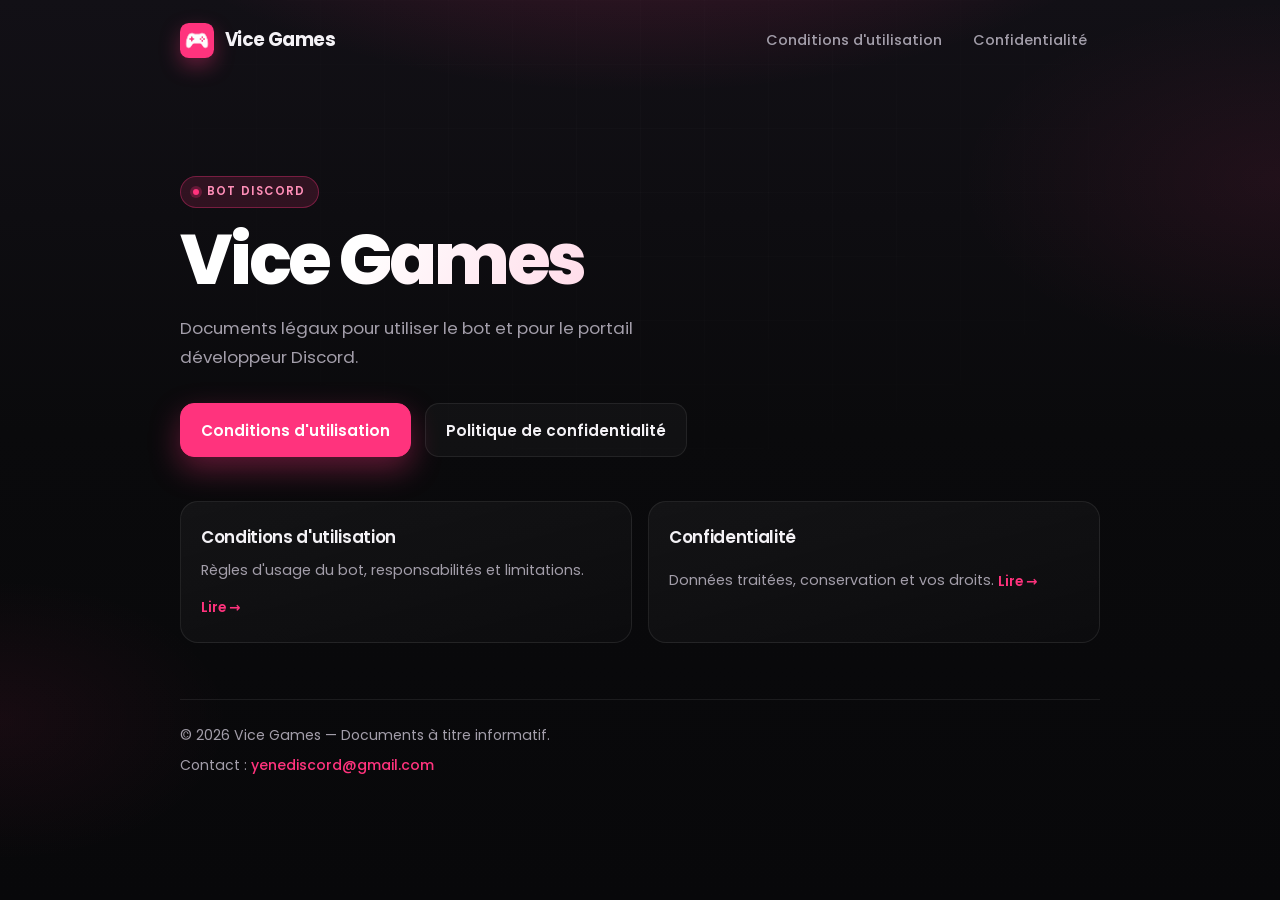
==== index.html @ ce472f62 "Add bot logo, clean URLs, and update contact email." ====
﻿<!DOCTYPE html>
<html lang="fr">
  <head>
    <meta charset="utf-8" />
    <meta name="viewport" content="width=device-width, initial-scale=1" />
    <title>Vice Games — Mentions légales</title>
    <meta
      name="description"
      content="Conditions d'utilisation et politique de confidentialité du bot Discord Vice Games."
    />
    <link rel="icon" href="assets/logo.png" type="image/png" />
    <link rel="apple-touch-icon" href="assets/logo.png" />
    <link rel="preconnect" href="https://fonts.googleapis.com" />
    <link rel="preconnect" href="https://fonts.gstatic.com" crossorigin />
    <link rel="stylesheet" href="styles.css" />
  </head>
  <body>
    <div class="bg" aria-hidden="true"></div>
    <div class="shell">
      <header class="site-header">
        <a class="brand" href="./">
          <img class="brand-mark" src="assets/logo.png" width="34" height="34" alt="" />
          Vice Games
        </a>
        <nav>
          <a href="terms/">Conditions d'utilisation</a>
          <a href="privacy/">Confidentialité</a>
        </nav>
      </header>

      <main class="hero">
        <p class="eyebrow">Bot Discord</p>
        <h1>Vice Games</h1>
        <p class="lede">
          Documents légaux pour utiliser le bot et pour le portail développeur
          Discord.
        </p>
        <div class="cta">
          <a class="btn primary" href="terms/">Conditions d'utilisation</a>
          <a class="btn" href="privacy/">Politique de confidentialité</a>
        </div>

        <div class="link-grid">
          <a class="link-card" href="terms/">
            <strong>Conditions d'utilisation</strong>
            <span>Règles d'usage du bot, responsabilités et limitations.</span>
            <span class="arrow">Lire →</span>
          </a>
          <a class="link-card" href="privacy/">
            <strong>Confidentialité</strong>
            <span>Données traitées, conservation et vos droits.</span>
            <span class="arrow">Lire →</span>
          </a>
        </div>
      </main>

      <footer class="site-footer">
        <p>© <span id="y"></span> Vice Games — Documents à titre informatif.</p>
        <p class="muted">
          Contact&nbsp;:
          <a href="mailto:yenediscord@gmail.com">yenediscord@gmail.com</a>
        </p>
      </footer>
    </div>
    <script>
      document.getElementById("y").textContent = new Date().getFullYear();
    </script>
  </body>
</html>
---- styles.css ----
@import url("https://fonts.googleapis.com/css2?family=Poppins:wght@400;500;600;700;800&display=swap");

:root {
  --accent: #ff337d;
  --accent-soft: rgba(255, 51, 125, 0.14);
  --accent-mid: rgba(255, 51, 125, 0.35);
  --accent-ink: #fff7fb;
  --bg: #0a0a0c;
  --bg-elevated: #121216;
  --ink: #f4f2f6;
  --muted: #a39eaa;
  --line: rgba(255, 255, 255, 0.08);
  --font: "Poppins", system-ui, sans-serif;
  --radius: 14px;
  --shadow: 0 24px 60px rgba(0, 0, 0, 0.45);
}

* {
  box-sizing: border-box;
}

html {
  scroll-behavior: smooth;
}

body {
  margin: 0;
  min-height: 100vh;
  color: var(--ink);
  font-family: var(--font);
  background: var(--bg);
  line-height: 1.65;
  font-weight: 400;
  -webkit-font-smoothing: antialiased;
}

.bg {
  position: fixed;
  inset: 0;
  z-index: -1;
  overflow: hidden;
  background:
    radial-gradient(ellipse 80% 55% at 50% -20%, rgba(255, 51, 125, 0.28), transparent 55%),
    radial-gradient(ellipse 50% 40% at 100% 20%, rgba(255, 51, 125, 0.08), transparent 50%),
    radial-gradient(ellipse 40% 35% at 0% 80%, rgba(255, 51, 125, 0.06), transparent 45%),
    linear-gradient(180deg, #121016 0%, var(--bg) 48%, #08080a 100%);
}

.bg::after {
  content: "";
  position: absolute;
  inset: 0;
  background-image: linear-gradient(rgba(255, 255, 255, 0.03) 1px, transparent 1px),
    linear-gradient(90deg, rgba(255, 255, 255, 0.03) 1px, transparent 1px);
  background-size: 64px 64px;
  mask-image: radial-gradient(ellipse 70% 60% at 50% 20%, black, transparent 75%);
  pointer-events: none;
  opacity: 0.5;
}

.shell {
  width: min(920px, calc(100% - 2rem));
  margin-inline: auto;
}

.site-header {
  display: flex;
  align-items: center;
  justify-content: space-between;
  gap: 1rem;
  padding: 1.35rem 0 0.75rem;
  animation: fade-down 0.6s ease both;
}

.brand {
  display: inline-flex;
  align-items: center;
  gap: 0.65rem;
  color: var(--ink);
  text-decoration: none;
  font-weight: 700;
  font-size: 1.15rem;
  letter-spacing: -0.03em;
}

.brand-mark {
  width: 2.15rem;
  height: 2.15rem;
  border-radius: 0.55rem;
  object-fit: cover;
  display: block;
  flex-shrink: 0;
  box-shadow: 0 8px 20px rgba(255, 51, 125, 0.35);
}

nav {
  display: flex;
  flex-wrap: wrap;
  gap: 0.35rem;
}

nav a {
  color: var(--muted);
  text-decoration: none;
  font-size: 0.9rem;
  font-weight: 500;
  padding: 0.45rem 0.8rem;
  border-radius: 0.55rem;
  transition: color 0.2s ease, background 0.2s ease;
}

nav a:hover {
  color: var(--ink);
  background: rgba(255, 255, 255, 0.04);
}

nav a[aria-current="page"] {
  color: var(--accent);
  background: var(--accent-soft);
}

.hero {
  padding: clamp(3.5rem, 12vh, 6.5rem) 0 3.5rem;
  animation: rise 0.75s ease 0.08s both;
}

.eyebrow {
  display: inline-flex;
  align-items: center;
  gap: 0.45rem;
  margin: 0 0 1rem;
  padding: 0.35rem 0.75rem;
  border-radius: 999px;
  background: var(--accent-soft);
  border: 1px solid var(--accent-mid);
  color: #ff8fb8;
  font-size: 0.72rem;
  font-weight: 600;
  letter-spacing: 0.12em;
  text-transform: uppercase;
}

.eyebrow::before {
  content: "";
  width: 0.4rem;
  height: 0.4rem;
  border-radius: 50%;
  background: var(--accent);
  box-shadow: 0 0 0 3px rgba(255, 51, 125, 0.25);
}

.hero h1 {
  margin: 0;
  font-size: clamp(2.8rem, 8vw, 4.4rem);
  font-weight: 800;
  line-height: 1.02;
  letter-spacing: -0.045em;
  background: linear-gradient(120deg, #fff 20%, #ffd0e2 55%, var(--accent));
  -webkit-background-clip: text;
  background-clip: text;
  color: transparent;
}

.lede {
  max-width: 34rem;
  margin: 1.15rem 0 0;
  color: var(--muted);
  font-size: 1.05rem;
  font-weight: 400;
  line-height: 1.7;
}

.cta {
  display: flex;
  flex-wrap: wrap;
  gap: 0.85rem;
  margin-top: 2rem;
}

.btn {
  display: inline-flex;
  align-items: center;
  justify-content: center;
  gap: 0.4rem;
  padding: 0.85rem 1.25rem;
  border: 1px solid var(--line);
  border-radius: var(--radius);
  color: var(--ink);
  text-decoration: none;
  background: rgba(255, 255, 255, 0.03);
  font-weight: 600;
  font-size: 0.95rem;
  transition: transform 0.2s ease, border-color 0.2s ease, background 0.2s ease,
    box-shadow 0.2s ease;
}

.btn:hover {
  transform: translateY(-2px);
  border-color: var(--accent-mid);
  background: rgba(255, 255, 255, 0.06);
}

.btn.primary {
  background: var(--accent);
  border-color: var(--accent);
  color: #fff;
  box-shadow: 0 12px 30px rgba(255, 51, 125, 0.35);
}

.btn.primary:hover {
  background: #ff4d8d;
  border-color: #ff4d8d;
  box-shadow: 0 16px 36px rgba(255, 51, 125, 0.45);
}

.link-grid {
  display: grid;
  grid-template-columns: repeat(2, minmax(0, 1fr));
  gap: 1rem;
  margin-top: 2.75rem;
  animation: rise 0.8s ease 0.18s both;
}

.link-card {
  display: block;
  padding: 1.35rem 1.25rem;
  border-radius: calc(var(--radius) + 4px);
  border: 1px solid var(--line);
  background: linear-gradient(165deg, rgba(255, 255, 255, 0.045), rgba(255, 255, 255, 0.015));
  text-decoration: none;
  color: inherit;
  transition: transform 0.25s ease, border-color 0.25s ease, box-shadow 0.25s ease;
}

.link-card:hover {
  transform: translateY(-3px);
  border-color: var(--accent-mid);
  box-shadow: var(--shadow);
}

.link-card strong {
  display: block;
  font-size: 1.05rem;
  font-weight: 600;
  letter-spacing: -0.02em;
  margin-bottom: 0.35rem;
}

.link-card span {
  color: var(--muted);
  font-size: 0.9rem;
  line-height: 1.5;
}

.link-card .arrow {
  display: inline-block;
  margin-top: 0.9rem;
  color: var(--accent);
  font-weight: 600;
  font-size: 0.85rem;
}

.doc {
  padding: 1.5rem 0 4rem;
  animation: rise 0.65s ease both;
}

.doc-card {
  background: linear-gradient(180deg, rgba(255, 255, 255, 0.04), rgba(255, 255, 255, 0.02));
  border: 1px solid var(--line);
  border-radius: calc(var(--radius) + 6px);
  padding: clamp(1.4rem, 3.5vw, 2.25rem);
  box-shadow: var(--shadow);
  position: relative;
  overflow: hidden;
}

.doc-card::before {
  content: "";
  position: absolute;
  top: 0;
  left: 0;
  right: 0;
  height: 3px;
  background: linear-gradient(90deg, var(--accent), #ff7eab, transparent 80%);
}

.doc h1 {
  margin: 0 0 0.4rem;
  font-size: clamp(1.85rem, 4.5vw, 2.55rem);
  font-weight: 700;
  letter-spacing: -0.035em;
  line-height: 1.15;
}

.meta {
  color: var(--muted);
  font-size: 0.9rem;
  margin: 0 0 1.75rem;
  padding-bottom: 1.25rem;
  border-bottom: 1px solid var(--line);
}

.doc h2 {
  margin: 1.85rem 0 0.55rem;
  font-size: 1.1rem;
  font-weight: 600;
  letter-spacing: -0.02em;
  color: #fff;
}

.doc h2::before {
  content: "";
  display: inline-block;
  width: 0.45rem;
  height: 0.45rem;
  margin-right: 0.55rem;
  margin-bottom: 0.1rem;
  border-radius: 50%;
  background: var(--accent);
  vertical-align: middle;
}

.doc p,
.doc li {
  color: #cbc6d2;
  font-size: 0.98rem;
}

.doc ul {
  padding-left: 1.15rem;
}

.doc li + li {
  margin-top: 0.35rem;
}

.doc a {
  color: var(--accent);
  text-decoration: none;
  font-weight: 500;
  border-bottom: 1px solid transparent;
  transition: border-color 0.2s ease;
}

.doc a:hover {
  border-bottom-color: var(--accent-mid);
}

.site-footer {
  padding: 1.5rem 0 2.75rem;
  border-top: 1px solid var(--line);
  color: var(--muted);
  font-size: 0.88rem;
  animation: fade-down 0.6s ease 0.25s both;
}

.site-footer p {
  margin: 0;
}

.site-footer .muted {
  margin-top: 0.4rem;
}

.site-footer a {
  color: var(--accent);
  text-decoration: none;
  font-weight: 500;
}

.site-footer a:hover {
  text-decoration: underline;
}

@keyframes rise {
  from {
    opacity: 0;
    transform: translateY(16px);
  }
  to {
    opacity: 1;
    transform: translateY(0);
  }
}

@keyframes fade-down {
  from {
    opacity: 0;
    transform: translateY(-8px);
  }
  to {
    opacity: 1;
    transform: translateY(0);
  }
}

@media (max-width: 680px) {
  .site-header {
    flex-direction: column;
    align-items: flex-start;
  }

  .link-grid {
    grid-template-columns: 1fr;
  }

  .hero {
    padding-top: 2.75rem;
  }

  nav {
    width: 100%;
  }
}

@media (prefers-reduced-motion: reduce) {
  *,
  *::before,
  *::after {
    animation: none !important;
    transition: none !important;
  }
}
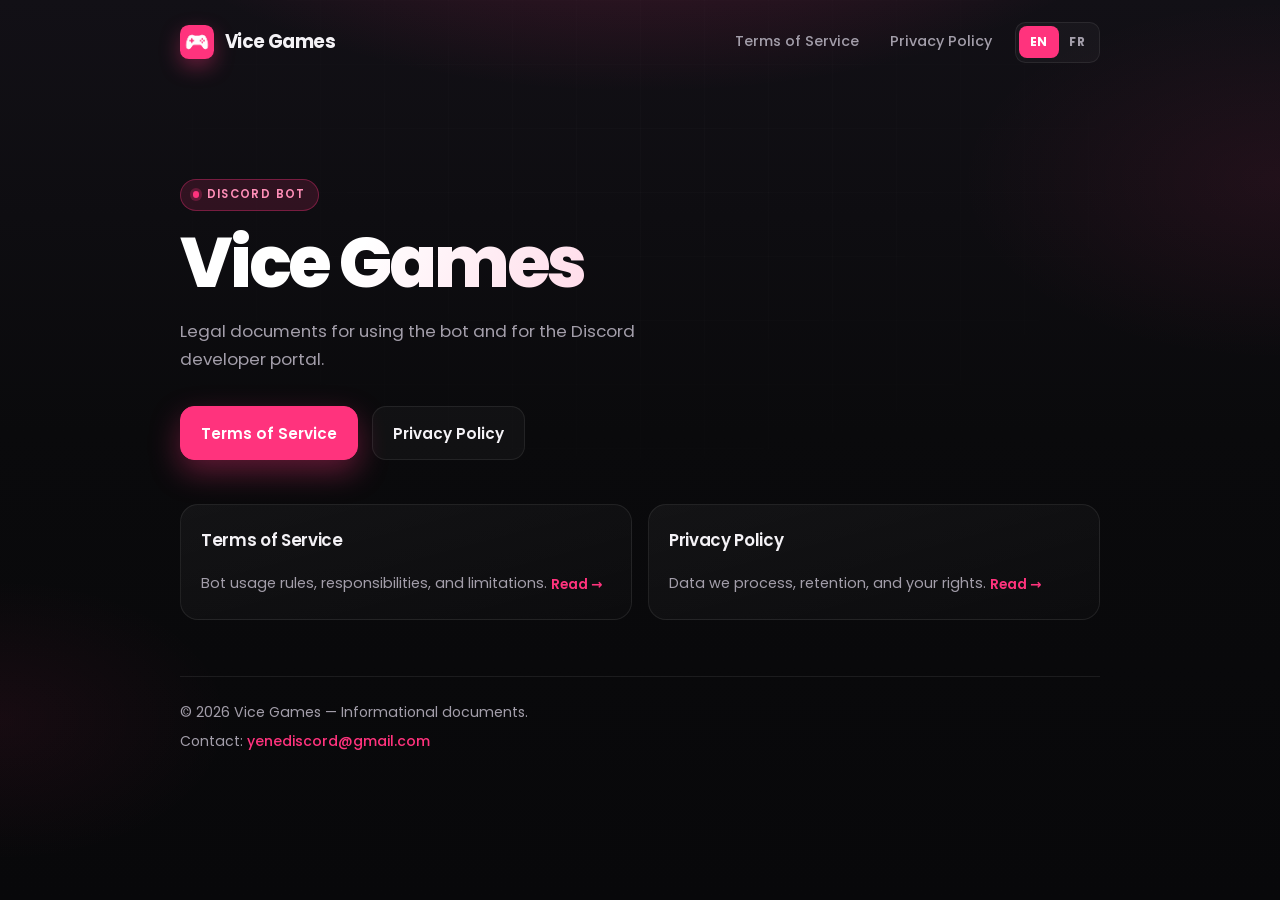
==== commit 5ace93a9: "Default legal pages to English and add EN/FR language switcher. Co-authored-by: Cursor <cursoragent@" ====
--- a/index.html
+++ b/index.html
@@ -1,12 +1,12 @@
 ﻿<!DOCTYPE html>
-<html lang="fr">
+<html lang="en">
   <head>
     <meta charset="utf-8" />
     <meta name="viewport" content="width=device-width, initial-scale=1" />
-    <title>Vice Games — Mentions légales</title>
+    <title>Vice Games — Legal</title>
     <meta
       name="description"
-      content="Conditions d'utilisation et politique de confidentialité du bot Discord Vice Games."
+      content="Terms of Service and Privacy Policy for the Vice Games Discord bot."
     />
     <link rel="icon" href="assets/logo.png" type="image/png" />
     <link rel="apple-touch-icon" href="assets/logo.png" />
@@ -14,7 +14,7 @@
     <link rel="preconnect" href="https://fonts.gstatic.com" crossorigin />
     <link rel="stylesheet" href="styles.css" />
   </head>
-  <body>
+  <body data-page="home">
     <div class="bg" aria-hidden="true"></div>
     <div class="shell">
       <header class="site-header">
@@ -22,48 +22,55 @@
           <img class="brand-mark" src="assets/logo.png" width="34" height="34" alt="" />
           Vice Games
         </a>
-        <nav>
-          <a href="terms/">Conditions d'utilisation</a>
-          <a href="privacy/">Confidentialité</a>
-        </nav>
+        <div class="header-actions">
+          <nav>
+            <a href="terms/" data-i18n="nav.terms">Terms of Service</a>
+            <a href="privacy/" data-i18n="nav.privacy">Privacy Policy</a>
+          </nav>
+          <div class="lang-switch" role="group" aria-label="Language">
+            <button type="button" data-set-lang="en" aria-pressed="true">EN</button>
+            <button type="button" data-set-lang="fr" aria-pressed="false">FR</button>
+          </div>
+        </div>
       </header>
 
       <main class="hero">
-        <p class="eyebrow">Bot Discord</p>
+        <p class="eyebrow" data-i18n="home.eyebrow">Discord bot</p>
         <h1>Vice Games</h1>
-        <p class="lede">
-          Documents légaux pour utiliser le bot et pour le portail développeur
-          Discord.
+        <p class="lede" data-i18n="home.lede">
+          Legal documents for using the bot and for the Discord developer portal.
         </p>
         <div class="cta">
-          <a class="btn primary" href="terms/">Conditions d'utilisation</a>
-          <a class="btn" href="privacy/">Politique de confidentialité</a>
+          <a class="btn primary" href="terms/" data-i18n="home.cta.terms">Terms of Service</a>
+          <a class="btn" href="privacy/" data-i18n="home.cta.privacy">Privacy Policy</a>
         </div>
 
         <div class="link-grid">
           <a class="link-card" href="terms/">
-            <strong>Conditions d'utilisation</strong>
-            <span>Règles d'usage du bot, responsabilités et limitations.</span>
-            <span class="arrow">Lire →</span>
+            <strong data-i18n="home.card.terms.title">Terms of Service</strong>
+            <span data-i18n="home.card.terms.desc"
+              >Bot usage rules, responsibilities, and limitations.</span
+            >
+            <span class="arrow" data-i18n="home.card.terms.arrow">Read →</span>
           </a>
           <a class="link-card" href="privacy/">
-            <strong>Confidentialité</strong>
-            <span>Données traitées, conservation et vos droits.</span>
-            <span class="arrow">Lire →</span>
+            <strong data-i18n="home.card.privacy.title">Privacy Policy</strong>
+            <span data-i18n="home.card.privacy.desc"
+              >Data we process, retention, and your rights.</span
+            >
+            <span class="arrow" data-i18n="home.card.privacy.arrow">Read →</span>
           </a>
         </div>
       </main>
 
       <footer class="site-footer">
-        <p>© <span id="y"></span> Vice Games — Documents à titre informatif.</p>
+        <p data-i18n="footer.copy">© <span id="y"></span> Vice Games — Informational documents.</p>
         <p class="muted">
-          Contact&nbsp;:
+          <span data-i18n="footer.contact">Contact:</span>
           <a href="mailto:yenediscord@gmail.com">yenediscord@gmail.com</a>
         </p>
       </footer>
     </div>
-    <script>
-      document.getElementById("y").textContent = new Date().getFullYear();
-    </script>
+    <script src="lang.js" defer></script>
   </body>
 </html>
--- a/styles.css
+++ b/styles.css
@@ -93,6 +93,49 @@
   box-shadow: 0 8px 20px rgba(255, 51, 125, 0.35);
 }
 
+.header-actions {
+  display: flex;
+  flex-wrap: wrap;
+  align-items: center;
+  justify-content: flex-end;
+  gap: 0.65rem;
+}
+
+.lang-switch {
+  display: inline-flex;
+  align-items: center;
+  padding: 0.2rem;
+  border-radius: 0.65rem;
+  border: 1px solid var(--line);
+  background: rgba(255, 255, 255, 0.03);
+}
+
+.lang-switch button {
+  appearance: none;
+  border: 0;
+  margin: 0;
+  cursor: pointer;
+  font: inherit;
+  font-size: 0.75rem;
+  font-weight: 700;
+  letter-spacing: 0.06em;
+  padding: 0.4rem 0.65rem;
+  border-radius: 0.5rem;
+  color: var(--muted);
+  background: transparent;
+  transition: color 0.2s ease, background 0.2s ease;
+}
+
+.lang-switch button:hover {
+  color: var(--ink);
+}
+
+.lang-switch button.is-active,
+.lang-switch button[aria-pressed="true"] {
+  color: #fff;
+  background: var(--accent);
+}
+
 nav {
   display: flex;
   flex-wrap: wrap;
@@ -401,6 +444,11 @@
     align-items: flex-start;
   }
 
+  .header-actions {
+    width: 100%;
+    justify-content: space-between;
+  }
+
   .link-grid {
     grid-template-columns: 1fr;
   }
@@ -410,7 +458,7 @@
   }
 
   nav {
-    width: 100%;
+    flex: 1;
   }
 }
 
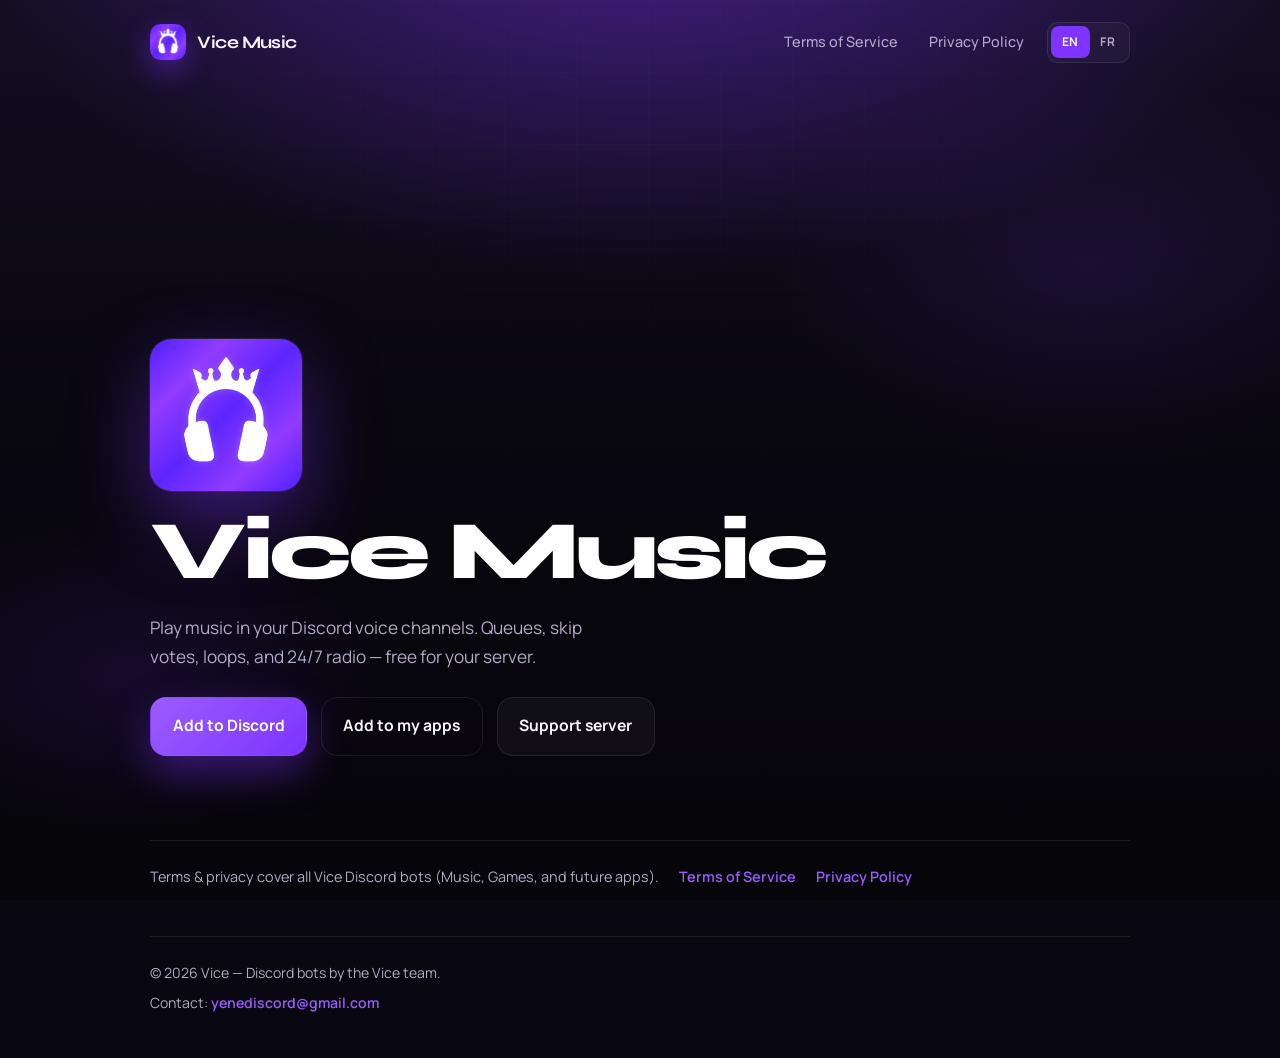
==== commit 89b42cfb: "Make the homepage a Vice Music invite landing and share legal docs across all Vice bots. Co-authored" ====
--- a/index.html
+++ b/index.html
@@ -1,15 +1,23 @@
-﻿<!DOCTYPE html>
+<!DOCTYPE html>
 <html lang="en">
   <head>
     <meta charset="utf-8" />
     <meta name="viewport" content="width=device-width, initial-scale=1" />
-    <title>Vice Games — Legal</title>
+    <title>Vice Music — Add to Discord</title>
     <meta
       name="description"
-      content="Terms of Service and Privacy Policy for the Vice Games Discord bot."
+      content="Add Vice Music to your Discord server. Free multi-source music bot with queues, 24/7 radio, and more."
     />
+    <link rel="canonical" href="https://legal.shvkt.xyz/" />
     <link rel="icon" href="assets/logo.png" type="image/png" />
     <link rel="apple-touch-icon" href="assets/logo.png" />
+    <meta property="og:title" content="Vice Music — Add to Discord" />
+    <meta
+      property="og:description"
+      content="Invite Vice Music: queues, skip, loop, 24/7 radio, and multi-source playback."
+    />
+    <meta property="og:image" content="https://legal.shvkt.xyz/assets/logo.png" />
+    <meta name="theme-color" content="#7E33FF" />
     <link rel="preconnect" href="https://fonts.googleapis.com" />
     <link rel="preconnect" href="https://fonts.gstatic.com" crossorigin />
     <link rel="stylesheet" href="styles.css" />
@@ -19,8 +27,8 @@
     <div class="shell">
       <header class="site-header">
         <a class="brand" href="./">
-          <img class="brand-mark" src="assets/logo.png" width="34" height="34" alt="" />
-          Vice Games
+          <img class="brand-mark" src="assets/logo.png" width="36" height="36" alt="" />
+          Vice Music
         </a>
         <div class="header-actions">
           <nav>
@@ -34,37 +42,50 @@
         </div>
       </header>
 
-      <main class="hero">
-        <p class="eyebrow" data-i18n="home.eyebrow">Discord bot</p>
-        <h1>Vice Games</h1>
-        <p class="lede" data-i18n="home.lede">
-          Legal documents for using the bot and for the Discord developer portal.
-        </p>
-        <div class="cta">
-          <a class="btn primary" href="terms/" data-i18n="home.cta.terms">Terms of Service</a>
-          <a class="btn" href="privacy/" data-i18n="home.cta.privacy">Privacy Policy</a>
+      <main class="landing">
+        <div class="landing-stage">
+          <img
+            class="landing-logo"
+            src="assets/logo.png"
+            width="160"
+            height="160"
+            alt="Vice Music"
+          />
+          <h1>Vice Music</h1>
+          <p class="lede" data-i18n="home.lede">
+            Play music in your Discord voice channels. Queues, skip votes, loops, and 24/7 radio —
+            free for your server.
+          </p>
+          <div class="cta">
+            <a
+              class="btn primary"
+              href="https://discord.com/oauth2/authorize?client_id=1389949022512353351&permissions=274914987072&scope=bot%20applications.commands"
+              data-i18n="home.cta.invite"
+              >Add to Discord</a
+            >
+            <a
+              class="btn ghost"
+              href="https://discord.com/oauth2/authorize?client_id=1389949022512353351&integration_type=1&scope=applications.commands"
+              data-i18n="home.cta.user"
+              >Add to my apps</a
+            >
+            <a class="btn" href="https://discord.gg/KSRhTD3qX7" data-i18n="home.cta.support"
+              >Support server</a
+            >
+          </div>
         </div>
 
-        <div class="link-grid">
-          <a class="link-card" href="terms/">
-            <strong data-i18n="home.card.terms.title">Terms of Service</strong>
-            <span data-i18n="home.card.terms.desc"
-              >Bot usage rules, responsibilities, and limitations.</span
-            >
-            <span class="arrow" data-i18n="home.card.terms.arrow">Read →</span>
-          </a>
-          <a class="link-card" href="privacy/">
-            <strong data-i18n="home.card.privacy.title">Privacy Policy</strong>
-            <span data-i18n="home.card.privacy.desc"
-              >Data we process, retention, and your rights.</span
-            >
-            <span class="arrow" data-i18n="home.card.privacy.arrow">Read →</span>
-          </a>
+        <div class="legal-strip">
+          <span data-i18n="home.legal.note"
+            >Terms & privacy cover all Vice Discord bots (Music, Games, and future apps).</span
+          >
+          <a href="terms/" data-i18n="home.cta.terms">Terms of Service</a>
+          <a href="privacy/" data-i18n="home.cta.privacy">Privacy Policy</a>
         </div>
       </main>
 
       <footer class="site-footer">
-        <p data-i18n="footer.copy">© <span id="y"></span> Vice Games — Informational documents.</p>
+        <p data-i18n="footer.copy">© <span id="y"></span> Vice — Discord bots by the Vice team.</p>
         <p class="muted">
           <span data-i18n="footer.contact">Contact:</span>
           <a href="mailto:yenediscord@gmail.com">yenediscord@gmail.com</a>
--- a/styles.css
+++ b/styles.css
@@ -1,18 +1,18 @@
-@import url("https://fonts.googleapis.com/css2?family=Poppins:wght@400;500;600;700;800&display=swap");
+@import url("https://fonts.googleapis.com/css2?family=Syne:wght@600;700;800&family=Manrope:wght@400;500;600;700&display=swap");
 
 :root {
-  --accent: #ff337d;
-  --accent-soft: rgba(255, 51, 125, 0.14);
-  --accent-mid: rgba(255, 51, 125, 0.35);
-  --accent-ink: #fff7fb;
-  --bg: #0a0a0c;
-  --bg-elevated: #121216;
-  --ink: #f4f2f6;
-  --muted: #a39eaa;
-  --line: rgba(255, 255, 255, 0.08);
-  --font: "Poppins", system-ui, sans-serif;
-  --radius: 14px;
-  --shadow: 0 24px 60px rgba(0, 0, 0, 0.45);
+  --accent: #7e33ff;
+  --accent-hot: #9b5cff;
+  --accent-soft: rgba(126, 51, 255, 0.16);
+  --accent-mid: rgba(126, 51, 255, 0.4);
+  --bg: #09070f;
+  --ink: #f6f3ff;
+  --muted: #b4a9c9;
+  --line: rgba(255, 255, 255, 0.09);
+  --font: "Manrope", system-ui, sans-serif;
+  --display: "Syne", system-ui, sans-serif;
+  --radius: 16px;
+  --shadow: 0 28px 70px rgba(0, 0, 0, 0.5);
 }
 
 * {
@@ -30,7 +30,6 @@
   font-family: var(--font);
   background: var(--bg);
   line-height: 1.65;
-  font-weight: 400;
   -webkit-font-smoothing: antialiased;
 }
 
@@ -40,26 +39,27 @@
   z-index: -1;
   overflow: hidden;
   background:
-    radial-gradient(ellipse 80% 55% at 50% -20%, rgba(255, 51, 125, 0.28), transparent 55%),
-    radial-gradient(ellipse 50% 40% at 100% 20%, rgba(255, 51, 125, 0.08), transparent 50%),
-    radial-gradient(ellipse 40% 35% at 0% 80%, rgba(255, 51, 125, 0.06), transparent 45%),
-    linear-gradient(180deg, #121016 0%, var(--bg) 48%, #08080a 100%);
+    radial-gradient(ellipse 90% 70% at 50% -10%, rgba(126, 51, 255, 0.45), transparent 58%),
+    radial-gradient(ellipse 45% 40% at 85% 30%, rgba(126, 51, 255, 0.12), transparent 55%),
+    radial-gradient(ellipse 40% 35% at 10% 75%, rgba(90, 30, 180, 0.18), transparent 50%),
+    linear-gradient(180deg, #140e22 0%, var(--bg) 45%, #06050a 100%);
 }
 
 .bg::after {
   content: "";
   position: absolute;
   inset: 0;
-  background-image: linear-gradient(rgba(255, 255, 255, 0.03) 1px, transparent 1px),
-    linear-gradient(90deg, rgba(255, 255, 255, 0.03) 1px, transparent 1px);
-  background-size: 64px 64px;
-  mask-image: radial-gradient(ellipse 70% 60% at 50% 20%, black, transparent 75%);
+  background-image:
+    linear-gradient(rgba(255, 255, 255, 0.028) 1px, transparent 1px),
+    linear-gradient(90deg, rgba(255, 255, 255, 0.028) 1px, transparent 1px);
+  background-size: 72px 72px;
+  mask-image: radial-gradient(ellipse 75% 55% at 50% 15%, black, transparent 72%);
+  opacity: 0.55;
   pointer-events: none;
-  opacity: 0.5;
 }
 
 .shell {
-  width: min(920px, calc(100% - 2rem));
+  width: min(980px, calc(100% - 2rem));
   margin-inline: auto;
 }
 
@@ -75,22 +75,23 @@
 .brand {
   display: inline-flex;
   align-items: center;
-  gap: 0.65rem;
+  gap: 0.7rem;
   color: var(--ink);
   text-decoration: none;
+  font-family: var(--display);
   font-weight: 700;
-  font-size: 1.15rem;
+  font-size: 1.1rem;
   letter-spacing: -0.03em;
 }
 
 .brand-mark {
-  width: 2.15rem;
-  height: 2.15rem;
-  border-radius: 0.55rem;
+  width: 2.25rem;
+  height: 2.25rem;
+  border-radius: 0.65rem;
   object-fit: cover;
   display: block;
   flex-shrink: 0;
-  box-shadow: 0 8px 20px rgba(255, 51, 125, 0.35);
+  box-shadow: 0 10px 28px rgba(126, 51, 255, 0.45);
 }
 
 .header-actions {
@@ -158,58 +159,50 @@
 }
 
 nav a[aria-current="page"] {
-  color: var(--accent);
+  color: var(--accent-hot);
   background: var(--accent-soft);
 }
 
-.hero {
-  padding: clamp(3.5rem, 12vh, 6.5rem) 0 3.5rem;
-  animation: rise 0.75s ease 0.08s both;
-}
-
-.eyebrow {
-  display: inline-flex;
-  align-items: center;
-  gap: 0.45rem;
-  margin: 0 0 1rem;
-  padding: 0.35rem 0.75rem;
-  border-radius: 999px;
-  background: var(--accent-soft);
-  border: 1px solid var(--accent-mid);
-  color: #ff8fb8;
-  font-size: 0.72rem;
-  font-weight: 600;
-  letter-spacing: 0.12em;
-  text-transform: uppercase;
-}
-
-.eyebrow::before {
-  content: "";
-  width: 0.4rem;
-  height: 0.4rem;
-  border-radius: 50%;
-  background: var(--accent);
-  box-shadow: 0 0 0 3px rgba(255, 51, 125, 0.25);
-}
-
-.hero h1 {
+/* —— Home / invite landing —— */
+.landing {
+  padding: clamp(2.5rem, 9vh, 5.5rem) 0 3rem;
+  animation: rise 0.75s ease 0.05s both;
+}
+
+.landing-stage {
+  position: relative;
+  min-height: min(72vh, 640px);
+  display: grid;
+  align-content: end;
+  gap: 1.25rem;
+  padding: clamp(2rem, 6vw, 3.5rem) 0 clamp(1.5rem, 4vw, 2.5rem);
+}
+
+.landing-logo {
+  width: min(9.5rem, 38vw);
+  height: auto;
+  border-radius: 1.35rem;
+  box-shadow:
+    0 0 0 1px rgba(255, 255, 255, 0.08),
+    0 30px 80px rgba(126, 51, 255, 0.45);
+  animation: float 5.5s ease-in-out infinite;
+}
+
+.landing h1 {
   margin: 0;
-  font-size: clamp(2.8rem, 8vw, 4.4rem);
+  font-family: var(--display);
+  font-size: clamp(3rem, 9vw, 5.2rem);
   font-weight: 800;
-  line-height: 1.02;
-  letter-spacing: -0.045em;
-  background: linear-gradient(120deg, #fff 20%, #ffd0e2 55%, var(--accent));
-  -webkit-background-clip: text;
-  background-clip: text;
-  color: transparent;
-}
-
-.lede {
-  max-width: 34rem;
-  margin: 1.15rem 0 0;
-  color: var(--muted);
-  font-size: 1.05rem;
-  font-weight: 400;
+  line-height: 0.98;
+  letter-spacing: -0.05em;
+  color: #fff;
+}
+
+.landing .lede {
+  max-width: 28rem;
+  margin: 0;
+  color: var(--muted);
+  font-size: 1.08rem;
   line-height: 1.7;
 }
 
@@ -217,22 +210,22 @@
   display: flex;
   flex-wrap: wrap;
   gap: 0.85rem;
-  margin-top: 2rem;
+  margin-top: 0.35rem;
 }
 
 .btn {
   display: inline-flex;
   align-items: center;
   justify-content: center;
-  gap: 0.4rem;
-  padding: 0.85rem 1.25rem;
+  gap: 0.45rem;
+  padding: 0.95rem 1.35rem;
   border: 1px solid var(--line);
   border-radius: var(--radius);
   color: var(--ink);
   text-decoration: none;
-  background: rgba(255, 255, 255, 0.03);
-  font-weight: 600;
-  font-size: 0.95rem;
+  background: rgba(255, 255, 255, 0.04);
+  font-weight: 700;
+  font-size: 0.98rem;
   transition: transform 0.2s ease, border-color 0.2s ease, background 0.2s ease,
     box-shadow 0.2s ease;
 }
@@ -240,76 +233,53 @@
 .btn:hover {
   transform: translateY(-2px);
   border-color: var(--accent-mid);
-  background: rgba(255, 255, 255, 0.06);
+  background: rgba(255, 255, 255, 0.07);
 }
 
 .btn.primary {
-  background: var(--accent);
-  border-color: var(--accent);
+  background: linear-gradient(135deg, var(--accent-hot), var(--accent));
+  border-color: transparent;
   color: #fff;
-  box-shadow: 0 12px 30px rgba(255, 51, 125, 0.35);
+  box-shadow: 0 16px 40px rgba(126, 51, 255, 0.4);
 }
 
 .btn.primary:hover {
-  background: #ff4d8d;
-  border-color: #ff4d8d;
-  box-shadow: 0 16px 36px rgba(255, 51, 125, 0.45);
-}
-
-.link-grid {
-  display: grid;
-  grid-template-columns: repeat(2, minmax(0, 1fr));
-  gap: 1rem;
+  box-shadow: 0 20px 48px rgba(126, 51, 255, 0.55);
+}
+
+.btn.ghost {
+  background: transparent;
+}
+
+.legal-strip {
+  display: flex;
+  flex-wrap: wrap;
+  gap: 0.75rem 1.25rem;
   margin-top: 2.75rem;
-  animation: rise 0.8s ease 0.18s both;
-}
-
-.link-card {
-  display: block;
-  padding: 1.35rem 1.25rem;
-  border-radius: calc(var(--radius) + 4px);
-  border: 1px solid var(--line);
-  background: linear-gradient(165deg, rgba(255, 255, 255, 0.045), rgba(255, 255, 255, 0.015));
-  text-decoration: none;
-  color: inherit;
-  transition: transform 0.25s ease, border-color 0.25s ease, box-shadow 0.25s ease;
-}
-
-.link-card:hover {
-  transform: translateY(-3px);
-  border-color: var(--accent-mid);
-  box-shadow: var(--shadow);
-}
-
-.link-card strong {
-  display: block;
-  font-size: 1.05rem;
+  padding-top: 1.5rem;
+  border-top: 1px solid var(--line);
+  color: var(--muted);
+  font-size: 0.9rem;
+}
+
+.legal-strip a {
+  color: var(--accent-hot);
+  text-decoration: none;
   font-weight: 600;
-  letter-spacing: -0.02em;
-  margin-bottom: 0.35rem;
-}
-
-.link-card span {
-  color: var(--muted);
-  font-size: 0.9rem;
-  line-height: 1.5;
-}
-
-.link-card .arrow {
-  display: inline-block;
-  margin-top: 0.9rem;
-  color: var(--accent);
-  font-weight: 600;
-  font-size: 0.85rem;
-}
-
+}
+
+.legal-strip a:hover {
+  text-decoration: underline;
+}
+
+/* —— Docs —— */
 .doc {
   padding: 1.5rem 0 4rem;
   animation: rise 0.65s ease both;
 }
 
 .doc-card {
-  background: linear-gradient(180deg, rgba(255, 255, 255, 0.04), rgba(255, 255, 255, 0.02));
+  background: linear-gradient(180deg, rgba(255, 255, 255, 0.045), rgba(255, 255, 255, 0.02));
   border: 1px solid var(--line);
   border-radius: calc(var(--radius) + 6px);
   padding: clamp(1.4rem, 3.5vw, 2.25rem);
@@ -325,11 +295,12 @@
   left: 0;
   right: 0;
   height: 3px;
-  background: linear-gradient(90deg, var(--accent), #ff7eab, transparent 80%);
+  background: linear-gradient(90deg, var(--accent), var(--accent-hot), transparent 80%);
 }
 
 .doc h1 {
   margin: 0 0 0.4rem;
+  font-family: var(--display);
   font-size: clamp(1.85rem, 4.5vw, 2.55rem);
   font-weight: 700;
   letter-spacing: -0.035em;
@@ -347,7 +318,7 @@
 .doc h2 {
   margin: 1.85rem 0 0.55rem;
   font-size: 1.1rem;
-  font-weight: 600;
+  font-weight: 700;
   letter-spacing: -0.02em;
   color: #fff;
 }
@@ -366,7 +337,7 @@
 
 .doc p,
 .doc li {
-  color: #cbc6d2;
+  color: #cec6dc;
   font-size: 0.98rem;
 }
 
@@ -379,9 +350,9 @@
 }
 
 .doc a {
-  color: var(--accent);
-  text-decoration: none;
-  font-weight: 500;
+  color: var(--accent-hot);
+  text-decoration: none;
+  font-weight: 600;
   border-bottom: 1px solid transparent;
   transition: border-color 0.2s ease;
 }
@@ -407,9 +378,9 @@
 }
 
 .site-footer a {
-  color: var(--accent);
-  text-decoration: none;
-  font-weight: 500;
+  color: var(--accent-hot);
+  text-decoration: none;
+  font-weight: 600;
 }
 
 .site-footer a:hover {
@@ -419,7 +390,7 @@
 @keyframes rise {
   from {
     opacity: 0;
-    transform: translateY(16px);
+    transform: translateY(18px);
   }
   to {
     opacity: 1;
@@ -438,6 +409,16 @@
   }
 }
 
+@keyframes float {
+  0%,
+  100% {
+    transform: translateY(0);
+  }
+  50% {
+    transform: translateY(-10px);
+  }
+}
+
 @media (max-width: 680px) {
   .site-header {
     flex-direction: column;
@@ -449,12 +430,9 @@
     justify-content: space-between;
   }
 
-  .link-grid {
-    grid-template-columns: 1fr;
-  }
-
-  .hero {
-    padding-top: 2.75rem;
+  .landing-stage {
+    min-height: auto;
+    padding-top: 2rem;
   }
 
   nav {
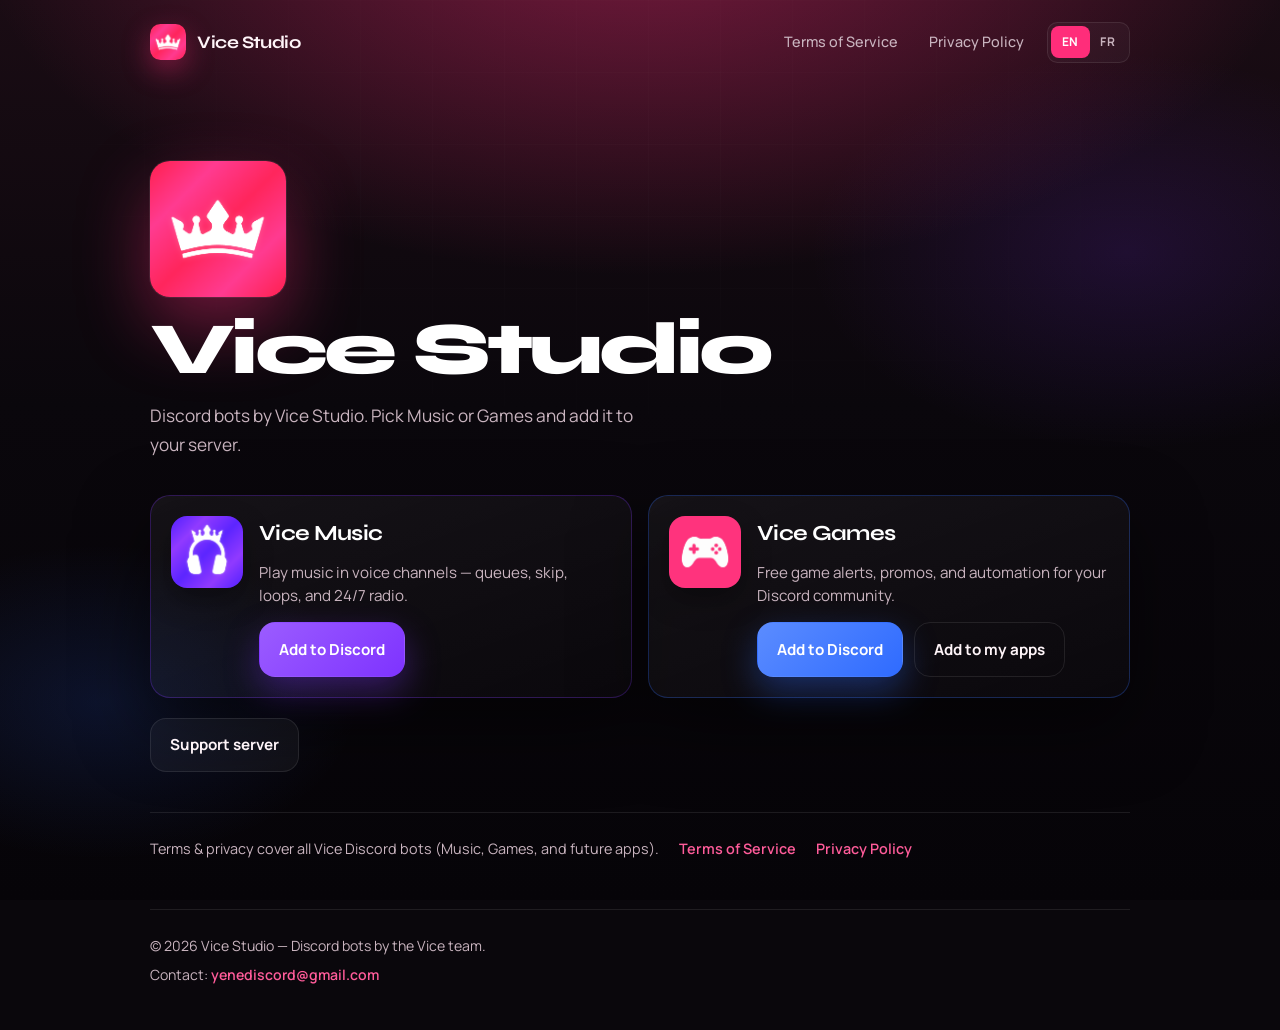
==== commit 436fcb79: "Turn homepage into a Vice Studio hub to choose Music or Games. Co-authored-by: Cursor <cursoragent@c" ====
--- a/index.html
+++ b/index.html
@@ -3,21 +3,21 @@
   <head>
     <meta charset="utf-8" />
     <meta name="viewport" content="width=device-width, initial-scale=1" />
-    <title>Vice Music — Add to Discord</title>
+    <title>Vice Studio — Discord bots</title>
     <meta
       name="description"
-      content="Add Vice Music to your Discord server. Free multi-source music bot with queues, 24/7 radio, and more."
+      content="Add Vice Music or Vice Games to your Discord server. Bots by Vice Studio."
     />
     <link rel="canonical" href="https://legal.shvkt.xyz/" />
     <link rel="icon" href="assets/logo.png" type="image/png" />
     <link rel="apple-touch-icon" href="assets/logo.png" />
-    <meta property="og:title" content="Vice Music — Add to Discord" />
+    <meta property="og:title" content="Vice Studio — Discord bots" />
     <meta
       property="og:description"
-      content="Invite Vice Music: queues, skip, loop, 24/7 radio, and multi-source playback."
+      content="Choose Vice Music or Vice Games and add them to your Discord server."
     />
     <meta property="og:image" content="https://legal.shvkt.xyz/assets/logo.png" />
-    <meta name="theme-color" content="#7E33FF" />
+    <meta name="theme-color" content="#FF2D7A" />
     <link rel="preconnect" href="https://fonts.googleapis.com" />
     <link rel="preconnect" href="https://fonts.gstatic.com" crossorigin />
     <link rel="stylesheet" href="styles.css" />
@@ -27,8 +27,8 @@
     <div class="shell">
       <header class="site-header">
         <a class="brand" href="./">
-          <img class="brand-mark" src="assets/logo.png" width="36" height="36" alt="" />
-          Vice Music
+          <img class="brand-mark" src="assets/logo-studio.png" width="36" height="36" alt="" />
+          Vice Studio
         </a>
         <div class="header-actions">
           <nav>
@@ -46,33 +46,77 @@
         <div class="landing-stage">
           <img
             class="landing-logo"
-            src="assets/logo.png"
+            src="assets/logo-studio.png"
             width="160"
             height="160"
-            alt="Vice Music"
+            alt="Vice Studio"
           />
-          <h1>Vice Music</h1>
+          <h1>Vice Studio</h1>
           <p class="lede" data-i18n="home.lede">
-            Play music in your Discord voice channels. Queues, skip votes, loops, and 24/7 radio —
-            free for your server.
+            Discord bots by Vice Studio. Pick Music or Games and add it to your server.
           </p>
-          <div class="cta">
-            <a
-              class="btn primary"
-              href="https://discord.com/oauth2/authorize?client_id=1389949022512353351&permissions=274914987072&scope=bot%20applications.commands"
-              data-i18n="home.cta.invite"
-              >Add to Discord</a
-            >
-            <a
-              class="btn ghost"
-              href="https://discord.com/oauth2/authorize?client_id=1389949022512353351&integration_type=1&scope=applications.commands"
-              data-i18n="home.cta.user"
-              >Add to my apps</a
-            >
-            <a class="btn" href="https://discord.gg/KSRhTD3qX7" data-i18n="home.cta.support"
-              >Support server</a
-            >
-          </div>
+        </div>
+
+        <section class="bot-picker" aria-label="Bots">
+          <article class="bot-card bot-card--music">
+            <img
+              class="bot-card__logo"
+              src="assets/logo-music.png"
+              width="72"
+              height="72"
+              alt=""
+            />
+            <div class="bot-card__body">
+              <h2>Vice Music</h2>
+              <p data-i18n="home.music.desc">
+                Play music in voice channels — queues, skip, loops, and 24/7 radio.
+              </p>
+              <div class="cta">
+                <a
+                  class="btn primary"
+                  href="https://discord.com/oauth2/authorize?client_id=1389949022512353351&permissions=274914987072&scope=bot%20applications.commands"
+                  data-i18n="home.cta.invite"
+                  >Add to Discord</a
+                >
+              </div>
+            </div>
+          </article>
+
+          <article class="bot-card bot-card--games">
+            <img
+              class="bot-card__logo"
+              src="assets/logo-games.png"
+              width="72"
+              height="72"
+              alt=""
+            />
+            <div class="bot-card__body">
+              <h2>Vice Games</h2>
+              <p data-i18n="home.games.desc">
+                Free game alerts, promos, and automation for your Discord community.
+              </p>
+              <div class="cta">
+                <a
+                  class="btn primary"
+                  href="https://discord.com/oauth2/authorize?client_id=1333511268585312306&permissions=515933334608&scope=bot%20applications.commands"
+                  data-i18n="home.cta.invite"
+                  >Add to Discord</a
+                >
+                <a
+                  class="btn ghost"
+                  href="https://discord.com/oauth2/authorize?client_id=1333511268585312306&integration_type=1&scope=applications.commands"
+                  data-i18n="home.cta.user"
+                  >Add to my apps</a
+                >
+              </div>
+            </div>
+          </article>
+        </section>
+
+        <div class="landing-support">
+          <a class="btn" href="https://discord.gg/KSRhTD3qX7" data-i18n="home.cta.support"
+            >Support server</a
+          >
         </div>
 
         <div class="legal-strip">
@@ -85,7 +129,7 @@
       </main>
 
       <footer class="site-footer">
-        <p data-i18n="footer.copy">© <span id="y"></span> Vice — Discord bots by the Vice team.</p>
+        <p data-i18n="footer.copy">© <span id="y"></span> Vice Studio — Discord bots by the Vice team.</p>
         <p class="muted">
           <span data-i18n="footer.contact">Contact:</span>
           <a href="mailto:yenediscord@gmail.com">yenediscord@gmail.com</a>
--- a/styles.css
+++ b/styles.css
@@ -1,13 +1,15 @@
 @import url("https://fonts.googleapis.com/css2?family=Syne:wght@600;700;800&family=Manrope:wght@400;500;600;700&display=swap");
 
 :root {
-  --accent: #7e33ff;
-  --accent-hot: #9b5cff;
-  --accent-soft: rgba(126, 51, 255, 0.16);
-  --accent-mid: rgba(126, 51, 255, 0.4);
-  --bg: #09070f;
-  --ink: #f6f3ff;
-  --muted: #b4a9c9;
+  --accent: #ff2d7a;
+  --accent-hot: #ff5c9a;
+  --accent-soft: rgba(255, 45, 122, 0.16);
+  --accent-mid: rgba(255, 45, 122, 0.42);
+  --music: #7e33ff;
+  --games: #2f6bff;
+  --bg: #0a070c;
+  --ink: #fff5f9;
+  --muted: #c9b4bf;
   --line: rgba(255, 255, 255, 0.09);
   --font: "Manrope", system-ui, sans-serif;
   --display: "Syne", system-ui, sans-serif;
@@ -39,10 +41,10 @@
   z-index: -1;
   overflow: hidden;
   background:
-    radial-gradient(ellipse 90% 70% at 50% -10%, rgba(126, 51, 255, 0.45), transparent 58%),
-    radial-gradient(ellipse 45% 40% at 85% 30%, rgba(126, 51, 255, 0.12), transparent 55%),
-    radial-gradient(ellipse 40% 35% at 10% 75%, rgba(90, 30, 180, 0.18), transparent 50%),
-    linear-gradient(180deg, #140e22 0%, var(--bg) 45%, #06050a 100%);
+    radial-gradient(ellipse 90% 70% at 50% -10%, rgba(255, 45, 122, 0.42), transparent 58%),
+    radial-gradient(ellipse 45% 40% at 88% 28%, rgba(126, 51, 255, 0.14), transparent 55%),
+    radial-gradient(ellipse 40% 35% at 8% 78%, rgba(47, 107, 255, 0.14), transparent 50%),
+    linear-gradient(180deg, #1a0c14 0%, var(--bg) 45%, #060408 100%);
 }
 
 .bg::after {
@@ -91,7 +93,7 @@
   object-fit: cover;
   display: block;
   flex-shrink: 0;
-  box-shadow: 0 10px 28px rgba(126, 51, 255, 0.45);
+  box-shadow: 0 10px 28px rgba(255, 45, 122, 0.4);
 }
 
 .header-actions {
@@ -163,35 +165,32 @@
   background: var(--accent-soft);
 }
 
-/* —— Home / invite landing —— */
+/* —— Home / studio landing —— */
 .landing {
-  padding: clamp(2.5rem, 9vh, 5.5rem) 0 3rem;
+  padding: clamp(1.75rem, 6vh, 3.5rem) 0 3rem;
   animation: rise 0.75s ease 0.05s both;
 }
 
 .landing-stage {
-  position: relative;
-  min-height: min(72vh, 640px);
   display: grid;
-  align-content: end;
-  gap: 1.25rem;
-  padding: clamp(2rem, 6vw, 3.5rem) 0 clamp(1.5rem, 4vw, 2.5rem);
+  gap: 1rem;
+  padding: clamp(1.25rem, 4vw, 2rem) 0 1.75rem;
 }
 
 .landing-logo {
-  width: min(9.5rem, 38vw);
+  width: min(8.5rem, 34vw);
   height: auto;
-  border-radius: 1.35rem;
+  border-radius: 1.25rem;
   box-shadow:
     0 0 0 1px rgba(255, 255, 255, 0.08),
-    0 30px 80px rgba(126, 51, 255, 0.45);
+    0 28px 70px rgba(255, 45, 122, 0.4);
   animation: float 5.5s ease-in-out infinite;
 }
 
 .landing h1 {
   margin: 0;
   font-family: var(--display);
-  font-size: clamp(3rem, 9vw, 5.2rem);
+  font-size: clamp(2.75rem, 8vw, 4.6rem);
   font-weight: 800;
   line-height: 0.98;
   letter-spacing: -0.05em;
@@ -199,18 +198,92 @@
 }
 
 .landing .lede {
-  max-width: 28rem;
+  max-width: 32rem;
   margin: 0;
   color: var(--muted);
   font-size: 1.08rem;
   line-height: 1.7;
+}
+
+.bot-picker {
+  display: grid;
+  grid-template-columns: repeat(2, minmax(0, 1fr));
+  gap: 1rem;
+  margin-top: 0.5rem;
+}
+
+.bot-card {
+  display: grid;
+  grid-template-columns: auto 1fr;
+  gap: 1rem;
+  align-items: start;
+  padding: 1.25rem;
+  border: 1px solid var(--line);
+  border-radius: calc(var(--radius) + 4px);
+  background: linear-gradient(160deg, rgba(255, 255, 255, 0.05), rgba(255, 255, 255, 0.015));
+  box-shadow: var(--shadow);
+  transition: transform 0.2s ease, border-color 0.2s ease;
+}
+
+.bot-card:hover {
+  transform: translateY(-3px);
+}
+
+.bot-card--music {
+  border-color: rgba(126, 51, 255, 0.28);
+}
+
+.bot-card--music:hover {
+  border-color: rgba(126, 51, 255, 0.55);
+}
+
+.bot-card--games {
+  border-color: rgba(47, 107, 255, 0.28);
+}
+
+.bot-card--games:hover {
+  border-color: rgba(47, 107, 255, 0.55);
+}
+
+.bot-card__logo {
+  width: 4.5rem;
+  height: 4.5rem;
+  border-radius: 1rem;
+  object-fit: cover;
+  box-shadow: 0 12px 28px rgba(0, 0, 0, 0.35);
+}
+
+.bot-card__body {
+  display: grid;
+  gap: 0.55rem;
+  min-width: 0;
+}
+
+.bot-card h2 {
+  margin: 0;
+  font-family: var(--display);
+  font-size: 1.35rem;
+  font-weight: 700;
+  letter-spacing: -0.03em;
+  color: #fff;
+}
+
+.bot-card p {
+  margin: 0;
+  color: var(--muted);
+  font-size: 0.95rem;
+  line-height: 1.55;
 }
 
 .cta {
   display: flex;
   flex-wrap: wrap;
-  gap: 0.85rem;
+  gap: 0.65rem;
   margin-top: 0.35rem;
+}
+
+.landing-support {
+  margin-top: 1.25rem;
 }
 
 .btn {
@@ -218,14 +291,14 @@
   align-items: center;
   justify-content: center;
   gap: 0.45rem;
-  padding: 0.95rem 1.35rem;
+  padding: 0.85rem 1.2rem;
   border: 1px solid var(--line);
   border-radius: var(--radius);
   color: var(--ink);
   text-decoration: none;
   background: rgba(255, 255, 255, 0.04);
   font-weight: 700;
-  font-size: 0.98rem;
+  font-size: 0.95rem;
   transition: transform 0.2s ease, border-color 0.2s ease, background 0.2s ease,
     box-shadow 0.2s ease;
 }
@@ -240,11 +313,29 @@
   background: linear-gradient(135deg, var(--accent-hot), var(--accent));
   border-color: transparent;
   color: #fff;
-  box-shadow: 0 16px 40px rgba(126, 51, 255, 0.4);
+  box-shadow: 0 14px 34px rgba(255, 45, 122, 0.35);
 }
 
 .btn.primary:hover {
-  box-shadow: 0 20px 48px rgba(126, 51, 255, 0.55);
+  box-shadow: 0 18px 42px rgba(255, 45, 122, 0.5);
+}
+
+.bot-card--music .btn.primary {
+  background: linear-gradient(135deg, #9b5cff, var(--music));
+  box-shadow: 0 14px 34px rgba(126, 51, 255, 0.35);
+}
+
+.bot-card--music .btn.primary:hover {
+  box-shadow: 0 18px 42px rgba(126, 51, 255, 0.5);
+}
+
+.bot-card--games .btn.primary {
+  background: linear-gradient(135deg, #5b8cff, var(--games));
+  box-shadow: 0 14px 34px rgba(47, 107, 255, 0.35);
+}
+
+.bot-card--games .btn.primary:hover {
+  box-shadow: 0 18px 42px rgba(47, 107, 255, 0.5);
 }
 
 .btn.ghost {
@@ -255,7 +346,7 @@
   display: flex;
   flex-wrap: wrap;
   gap: 0.75rem 1.25rem;
-  margin-top: 2.75rem;
+  margin-top: 2.5rem;
   padding-top: 1.5rem;
   border-top: 1px solid var(--line);
   color: var(--muted);
@@ -419,6 +510,12 @@
   }
 }
 
+@media (max-width: 760px) {
+  .bot-picker {
+    grid-template-columns: 1fr;
+  }
+}
+
 @media (max-width: 680px) {
   .site-header {
     flex-direction: column;
@@ -430,9 +527,8 @@
     justify-content: space-between;
   }
 
-  .landing-stage {
-    min-height: auto;
-    padding-top: 2rem;
+  .bot-card {
+    grid-template-columns: 1fr;
   }
 
   nav {
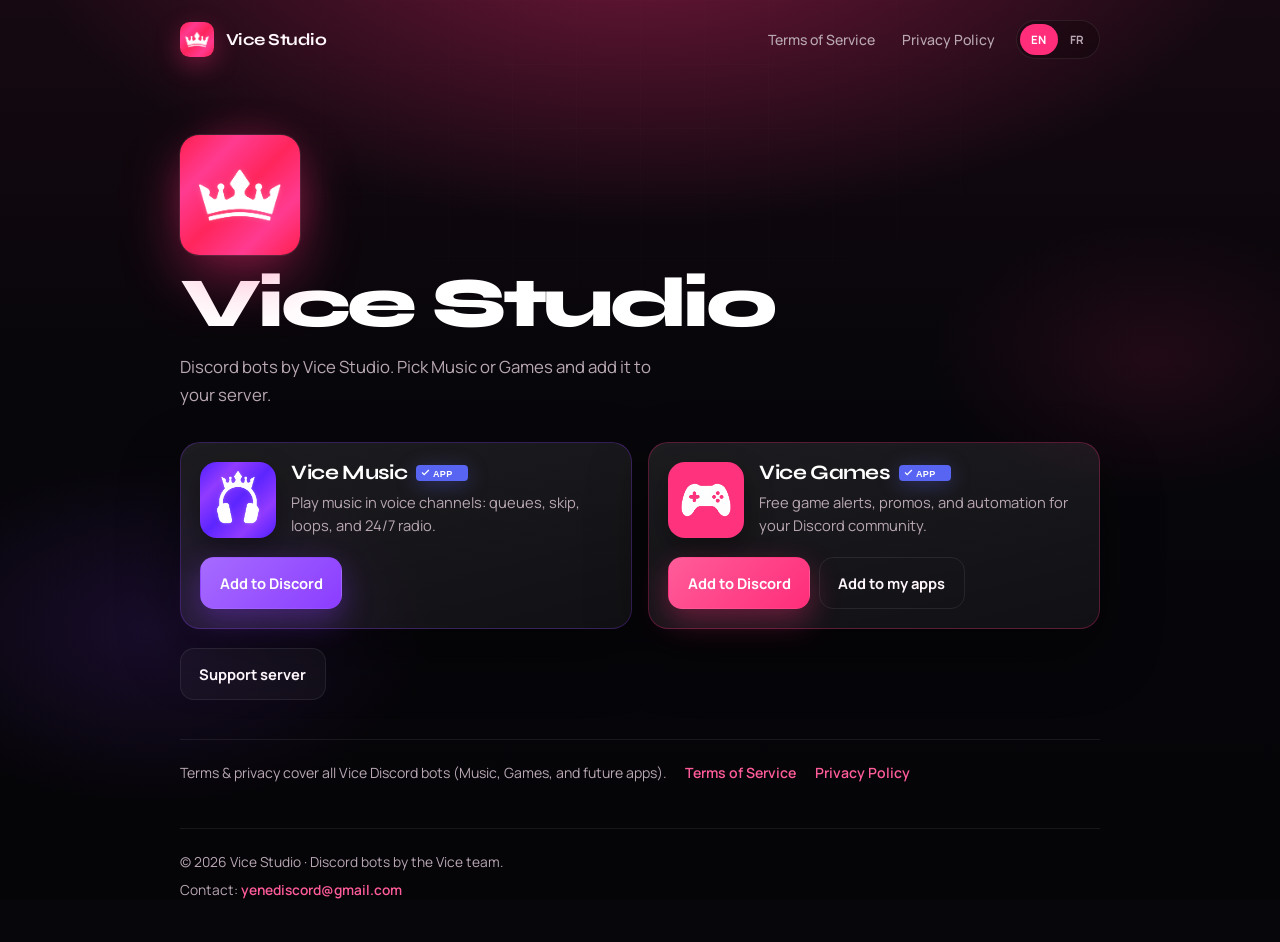
==== commit f0b5d0fc: "Polish Vice Studio homepage UI with verified badges and remove em dashes. Co-authored-by: Cursor <cu" ====
--- a/index.html
+++ b/index.html
@@ -3,20 +3,20 @@
   <head>
     <meta charset="utf-8" />
     <meta name="viewport" content="width=device-width, initial-scale=1" />
-    <title>Vice Studio — Discord bots</title>
+    <title>Vice Studio · Discord bots</title>
     <meta
       name="description"
       content="Add Vice Music or Vice Games to your Discord server. Bots by Vice Studio."
     />
     <link rel="canonical" href="https://legal.shvkt.xyz/" />
-    <link rel="icon" href="assets/logo.png" type="image/png" />
-    <link rel="apple-touch-icon" href="assets/logo.png" />
-    <meta property="og:title" content="Vice Studio — Discord bots" />
+    <link rel="icon" href="assets/logo-studio.png" type="image/png" />
+    <link rel="apple-touch-icon" href="assets/logo-studio.png" />
+    <meta property="og:title" content="Vice Studio · Discord bots" />
     <meta
       property="og:description"
       content="Choose Vice Music or Vice Games and add them to your Discord server."
     />
-    <meta property="og:image" content="https://legal.shvkt.xyz/assets/logo.png" />
+    <meta property="og:image" content="https://legal.shvkt.xyz/assets/logo-studio.png" />
     <meta name="theme-color" content="#FF2D7A" />
     <link rel="preconnect" href="https://fonts.googleapis.com" />
     <link rel="preconnect" href="https://fonts.gstatic.com" crossorigin />
@@ -28,7 +28,7 @@
       <header class="site-header">
         <a class="brand" href="./">
           <img class="brand-mark" src="assets/logo-studio.png" width="36" height="36" alt="" />
-          Vice Studio
+          <span>Vice Studio</span>
         </a>
         <div class="header-actions">
           <nav>
@@ -43,78 +43,127 @@
       </header>
 
       <main class="landing">
-        <div class="landing-stage">
+        <section class="hero">
+          <div class="hero-glow" aria-hidden="true"></div>
           <img
-            class="landing-logo"
+            class="hero-logo"
             src="assets/logo-studio.png"
-            width="160"
-            height="160"
+            width="128"
+            height="128"
             alt="Vice Studio"
           />
           <h1>Vice Studio</h1>
           <p class="lede" data-i18n="home.lede">
             Discord bots by Vice Studio. Pick Music or Games and add it to your server.
           </p>
-        </div>
+        </section>
 
         <section class="bot-picker" aria-label="Bots">
           <article class="bot-card bot-card--music">
-            <img
-              class="bot-card__logo"
-              src="assets/logo-music.png"
-              width="72"
-              height="72"
-              alt=""
-            />
-            <div class="bot-card__body">
-              <h2>Vice Music</h2>
-              <p data-i18n="home.music.desc">
-                Play music in voice channels — queues, skip, loops, and 24/7 radio.
-              </p>
-              <div class="cta">
-                <a
-                  class="btn primary"
-                  href="https://discord.com/oauth2/authorize?client_id=1389949022512353351&permissions=274914987072&scope=bot%20applications.commands"
-                  data-i18n="home.cta.invite"
-                  >Add to Discord</a
-                >
+            <div class="bot-card__top">
+              <img
+                class="bot-card__logo"
+                src="assets/logo-music.png"
+                width="80"
+                height="80"
+                alt=""
+              />
+              <div class="bot-card__identity">
+                <div class="bot-name">
+                  <h2>Vice Music</h2>
+                  <span class="verified-badge" title="Verified App" aria-label="Verified App">
+                    <svg viewBox="0 0 52 16" width="52" height="16" aria-hidden="true" focusable="false">
+                      <rect width="52" height="16" rx="4" fill="#5865F2" />
+                      <path
+                        fill="#fff"
+                        d="M8.2 8.7l-1.7-1.7-.9.9 2.6 2.6 5.1-5.1-.9-.9z"
+                      />
+                      <text
+                        x="17"
+                        y="11.5"
+                        fill="#fff"
+                        font-size="9"
+                        font-family="Arial, Helvetica, sans-serif"
+                        font-weight="700"
+                        letter-spacing="0.04em"
+                      >
+                        APP
+                      </text>
+                    </svg>
+                  </span>
+                </div>
+                <p data-i18n="home.music.desc">
+                  Play music in voice channels: queues, skip, loops, and 24/7 radio.
+                </p>
               </div>
+            </div>
+            <div class="cta">
+              <a
+                class="btn primary"
+                href="https://discord.com/oauth2/authorize?client_id=1389949022512353351&permissions=274914987072&scope=bot%20applications.commands"
+                data-i18n="home.cta.invite"
+                >Add to Discord</a
+              >
             </div>
           </article>
 
           <article class="bot-card bot-card--games">
-            <img
-              class="bot-card__logo"
-              src="assets/logo-games.png"
-              width="72"
-              height="72"
-              alt=""
-            />
-            <div class="bot-card__body">
-              <h2>Vice Games</h2>
-              <p data-i18n="home.games.desc">
-                Free game alerts, promos, and automation for your Discord community.
-              </p>
-              <div class="cta">
-                <a
-                  class="btn primary"
-                  href="https://discord.com/oauth2/authorize?client_id=1333511268585312306&permissions=515933334608&scope=bot%20applications.commands"
-                  data-i18n="home.cta.invite"
-                  >Add to Discord</a
-                >
-                <a
-                  class="btn ghost"
-                  href="https://discord.com/oauth2/authorize?client_id=1333511268585312306&integration_type=1&scope=applications.commands"
-                  data-i18n="home.cta.user"
-                  >Add to my apps</a
-                >
+            <div class="bot-card__top">
+              <img
+                class="bot-card__logo"
+                src="assets/logo-games.png"
+                width="80"
+                height="80"
+                alt=""
+              />
+              <div class="bot-card__identity">
+                <div class="bot-name">
+                  <h2>Vice Games</h2>
+                  <span class="verified-badge" title="Verified App" aria-label="Verified App">
+                    <svg viewBox="0 0 52 16" width="52" height="16" aria-hidden="true" focusable="false">
+                      <rect width="52" height="16" rx="4" fill="#5865F2" />
+                      <path
+                        fill="#fff"
+                        d="M8.2 8.7l-1.7-1.7-.9.9 2.6 2.6 5.1-5.1-.9-.9z"
+                      />
+                      <text
+                        x="17"
+                        y="11.5"
+                        fill="#fff"
+                        font-size="9"
+                        font-family="Arial, Helvetica, sans-serif"
+                        font-weight="700"
+                        letter-spacing="0.04em"
+                      >
+                        APP
+                      </text>
+                    </svg>
+                  </span>
+                </div>
+                <p data-i18n="home.games.desc">
+                  Free game alerts, promos, and automation for your Discord community.
+                </p>
               </div>
+            </div>
+            <div class="cta">
+              <a
+                class="btn primary"
+                href="https://discord.com/oauth2/authorize?client_id=1333511268585312306&permissions=515933334608&scope=bot%20applications.commands"
+                data-i18n="home.cta.invite"
+                >Add to Discord</a
+              >
+              <a
+                class="btn ghost"
+                href="https://discord.com/oauth2/authorize?client_id=1333511268585312306&integration_type=1&scope=applications.commands"
+                data-i18n="home.cta.user"
+                >Add to my apps</a
+              >
             </div>
           </article>
         </section>
 
         <div class="landing-support">
-          <a class="btn" href="https://discord.gg/KSRhTD3qX7" data-i18n="home.cta.support"
+          <a class="btn soft" href="https://discord.gg/KSRhTD3qX7" data-i18n="home.cta.support"
             >Support server</a
           >
         </div>
@@ -129,7 +178,9 @@
       </main>
 
       <footer class="site-footer">
-        <p data-i18n="footer.copy">© <span id="y"></span> Vice Studio — Discord bots by the Vice team.</p>
+        <p data-i18n="footer.copy">
+          © <span id="y"></span> Vice Studio · Discord bots by the Vice team.
+        </p>
         <p class="muted">
           <span data-i18n="footer.contact">Contact:</span>
           <a href="mailto:yenediscord@gmail.com">yenediscord@gmail.com</a>
--- a/styles.css
+++ b/styles.css
@@ -1,20 +1,24 @@
 @import url("https://fonts.googleapis.com/css2?family=Syne:wght@600;700;800&family=Manrope:wght@400;500;600;700&display=swap");
 
 :root {
-  --accent: #ff2d7a;
-  --accent-hot: #ff5c9a;
-  --accent-soft: rgba(255, 45, 122, 0.16);
-  --accent-mid: rgba(255, 45, 122, 0.42);
-  --music: #7e33ff;
-  --games: #2f6bff;
-  --bg: #0a070c;
-  --ink: #fff5f9;
-  --muted: #c9b4bf;
-  --line: rgba(255, 255, 255, 0.09);
+  --studio: #ff2d7a;
+  --studio-hot: #ff5c9a;
+  --studio-soft: rgba(255, 45, 122, 0.16);
+  --studio-mid: rgba(255, 45, 122, 0.4);
+  --music: #8b3dff;
+  --music-hot: #a66bff;
+  --games: #ff2d7a;
+  --games-hot: #ff5c9a;
+  --blurple: #5865f2;
+  --bg: #07060a;
+  --ink: #fff7fb;
+  --muted: #b9a8b3;
+  --line: rgba(255, 255, 255, 0.08);
+  --panel: rgba(255, 255, 255, 0.035);
   --font: "Manrope", system-ui, sans-serif;
   --display: "Syne", system-ui, sans-serif;
-  --radius: 16px;
-  --shadow: 0 28px 70px rgba(0, 0, 0, 0.5);
+  --radius: 18px;
+  --shadow: 0 24px 60px rgba(0, 0, 0, 0.45);
 }
 
 * {
@@ -41,10 +45,10 @@
   z-index: -1;
   overflow: hidden;
   background:
-    radial-gradient(ellipse 90% 70% at 50% -10%, rgba(255, 45, 122, 0.42), transparent 58%),
-    radial-gradient(ellipse 45% 40% at 88% 28%, rgba(126, 51, 255, 0.14), transparent 55%),
-    radial-gradient(ellipse 40% 35% at 8% 78%, rgba(47, 107, 255, 0.14), transparent 50%),
-    linear-gradient(180deg, #1a0c14 0%, var(--bg) 45%, #060408 100%);
+    radial-gradient(ellipse 80% 55% at 50% -8%, rgba(255, 45, 122, 0.38), transparent 60%),
+    radial-gradient(ellipse 40% 35% at 12% 70%, rgba(139, 61, 255, 0.14), transparent 55%),
+    radial-gradient(ellipse 35% 30% at 90% 40%, rgba(255, 45, 122, 0.1), transparent 50%),
+    linear-gradient(180deg, #160911 0%, var(--bg) 42%, #050407 100%);
 }
 
 .bg::after {
@@ -52,16 +56,16 @@
   position: absolute;
   inset: 0;
   background-image:
-    linear-gradient(rgba(255, 255, 255, 0.028) 1px, transparent 1px),
-    linear-gradient(90deg, rgba(255, 255, 255, 0.028) 1px, transparent 1px);
-  background-size: 72px 72px;
-  mask-image: radial-gradient(ellipse 75% 55% at 50% 15%, black, transparent 72%);
-  opacity: 0.55;
+    linear-gradient(rgba(255, 255, 255, 0.022) 1px, transparent 1px),
+    linear-gradient(90deg, rgba(255, 255, 255, 0.022) 1px, transparent 1px);
+  background-size: 64px 64px;
+  mask-image: radial-gradient(ellipse 70% 50% at 50% 12%, black, transparent 70%);
+  opacity: 0.5;
   pointer-events: none;
 }
 
 .shell {
-  width: min(980px, calc(100% - 2rem));
+  width: min(920px, calc(100% - 2rem));
   margin-inline: auto;
 }
 
@@ -70,8 +74,8 @@
   align-items: center;
   justify-content: space-between;
   gap: 1rem;
-  padding: 1.35rem 0 0.75rem;
-  animation: fade-down 0.6s ease both;
+  padding: 1.25rem 0 0.5rem;
+  animation: fade-down 0.55s ease both;
 }
 
 .brand {
@@ -82,18 +86,18 @@
   text-decoration: none;
   font-family: var(--display);
   font-weight: 700;
-  font-size: 1.1rem;
+  font-size: 1.05rem;
   letter-spacing: -0.03em;
 }
 
 .brand-mark {
-  width: 2.25rem;
-  height: 2.25rem;
-  border-radius: 0.65rem;
+  width: 2.15rem;
+  height: 2.15rem;
+  border-radius: 0.6rem;
   object-fit: cover;
   display: block;
   flex-shrink: 0;
-  box-shadow: 0 10px 28px rgba(255, 45, 122, 0.4);
+  box-shadow: 0 8px 24px rgba(255, 45, 122, 0.35);
 }
 
 .header-actions {
@@ -101,16 +105,16 @@
   flex-wrap: wrap;
   align-items: center;
   justify-content: flex-end;
-  gap: 0.65rem;
+  gap: 0.55rem;
 }
 
 .lang-switch {
   display: inline-flex;
   align-items: center;
-  padding: 0.2rem;
-  border-radius: 0.65rem;
+  padding: 0.18rem;
+  border-radius: 999px;
   border: 1px solid var(--line);
-  background: rgba(255, 255, 255, 0.03);
+  background: rgba(0, 0, 0, 0.25);
 }
 
 .lang-switch button {
@@ -119,11 +123,11 @@
   margin: 0;
   cursor: pointer;
   font: inherit;
-  font-size: 0.75rem;
+  font-size: 0.72rem;
   font-weight: 700;
   letter-spacing: 0.06em;
-  padding: 0.4rem 0.65rem;
-  border-radius: 0.5rem;
+  padding: 0.38rem 0.7rem;
+  border-radius: 999px;
   color: var(--muted);
   background: transparent;
   transition: color 0.2s ease, background 0.2s ease;
@@ -136,21 +140,21 @@
 .lang-switch button.is-active,
 .lang-switch button[aria-pressed="true"] {
   color: #fff;
-  background: var(--accent);
+  background: var(--studio);
 }
 
 nav {
   display: flex;
   flex-wrap: wrap;
-  gap: 0.35rem;
+  gap: 0.2rem;
 }
 
 nav a {
   color: var(--muted);
   text-decoration: none;
-  font-size: 0.9rem;
+  font-size: 0.88rem;
   font-weight: 500;
-  padding: 0.45rem 0.8rem;
+  padding: 0.42rem 0.75rem;
   border-radius: 0.55rem;
   transition: color 0.2s ease, background 0.2s ease;
 }
@@ -161,47 +165,63 @@
 }
 
 nav a[aria-current="page"] {
-  color: var(--accent-hot);
-  background: var(--accent-soft);
-}
-
-/* —— Home / studio landing —— */
+  color: var(--studio-hot);
+  background: var(--studio-soft);
+}
+
+/* Home */
 .landing {
-  padding: clamp(1.75rem, 6vh, 3.5rem) 0 3rem;
-  animation: rise 0.75s ease 0.05s both;
-}
-
-.landing-stage {
+  padding: clamp(1.5rem, 5vh, 2.75rem) 0 2.75rem;
+  animation: rise 0.7s ease 0.04s both;
+}
+
+.hero {
+  position: relative;
   display: grid;
-  gap: 1rem;
-  padding: clamp(1.25rem, 4vw, 2rem) 0 1.75rem;
-}
-
-.landing-logo {
-  width: min(8.5rem, 34vw);
+  justify-items: start;
+  gap: 0.95rem;
+  padding: 1.5rem 0 2rem;
+}
+
+.hero-glow {
+  position: absolute;
+  width: 11rem;
+  height: 11rem;
+  left: -1.5rem;
+  top: -0.5rem;
+  border-radius: 50%;
+  background: radial-gradient(circle, rgba(255, 45, 122, 0.35), transparent 68%);
+  filter: blur(8px);
+  pointer-events: none;
+  animation: pulse 4.5s ease-in-out infinite;
+}
+
+.hero-logo {
+  position: relative;
+  width: min(7.5rem, 32vw);
   height: auto;
-  border-radius: 1.25rem;
+  border-radius: 1.2rem;
   box-shadow:
     0 0 0 1px rgba(255, 255, 255, 0.08),
-    0 28px 70px rgba(255, 45, 122, 0.4);
+    0 24px 56px rgba(255, 45, 122, 0.38);
   animation: float 5.5s ease-in-out infinite;
 }
 
-.landing h1 {
+.hero h1 {
   margin: 0;
   font-family: var(--display);
-  font-size: clamp(2.75rem, 8vw, 4.6rem);
+  font-size: clamp(2.8rem, 8vw, 4.4rem);
   font-weight: 800;
-  line-height: 0.98;
+  line-height: 0.96;
   letter-spacing: -0.05em;
   color: #fff;
 }
 
-.landing .lede {
-  max-width: 32rem;
+.hero .lede {
+  max-width: 30rem;
   margin: 0;
   color: var(--muted);
-  font-size: 1.08rem;
+  font-size: 1.05rem;
   line-height: 1.7;
 }
 
@@ -209,152 +229,187 @@
   display: grid;
   grid-template-columns: repeat(2, minmax(0, 1fr));
   gap: 1rem;
-  margin-top: 0.5rem;
 }
 
 .bot-card {
+  display: flex;
+  flex-direction: column;
+  justify-content: space-between;
+  gap: 1.15rem;
+  min-height: 100%;
+  padding: 1.2rem;
+  border: 1px solid var(--line);
+  border-radius: calc(var(--radius) + 2px);
+  background:
+    linear-gradient(165deg, rgba(255, 255, 255, 0.055), rgba(255, 255, 255, 0.012)),
+    var(--panel);
+  box-shadow: var(--shadow);
+  transition: transform 0.22s ease, border-color 0.22s ease, box-shadow 0.22s ease;
+}
+
+.bot-card:hover {
+  transform: translateY(-4px);
+}
+
+.bot-card--music {
+  border-color: rgba(139, 61, 255, 0.28);
+}
+
+.bot-card--music:hover {
+  border-color: rgba(139, 61, 255, 0.55);
+  box-shadow: 0 24px 60px rgba(139, 61, 255, 0.18);
+}
+
+.bot-card--games {
+  border-color: rgba(255, 45, 122, 0.28);
+}
+
+.bot-card--games:hover {
+  border-color: rgba(255, 45, 122, 0.55);
+  box-shadow: 0 24px 60px rgba(255, 45, 122, 0.18);
+}
+
+.bot-card__top {
   display: grid;
   grid-template-columns: auto 1fr;
-  gap: 1rem;
+  gap: 0.95rem;
   align-items: start;
-  padding: 1.25rem;
-  border: 1px solid var(--line);
-  border-radius: calc(var(--radius) + 4px);
-  background: linear-gradient(160deg, rgba(255, 255, 255, 0.05), rgba(255, 255, 255, 0.015));
-  box-shadow: var(--shadow);
-  transition: transform 0.2s ease, border-color 0.2s ease;
-}
-
-.bot-card:hover {
-  transform: translateY(-3px);
-}
-
-.bot-card--music {
-  border-color: rgba(126, 51, 255, 0.28);
-}
-
-.bot-card--music:hover {
-  border-color: rgba(126, 51, 255, 0.55);
-}
-
-.bot-card--games {
-  border-color: rgba(47, 107, 255, 0.28);
-}
-
-.bot-card--games:hover {
-  border-color: rgba(47, 107, 255, 0.55);
 }
 
 .bot-card__logo {
-  width: 4.5rem;
-  height: 4.5rem;
-  border-radius: 1rem;
+  width: 4.75rem;
+  height: 4.75rem;
+  border-radius: 1.05rem;
   object-fit: cover;
   box-shadow: 0 12px 28px rgba(0, 0, 0, 0.35);
 }
 
-.bot-card__body {
+.bot-card__identity {
   display: grid;
-  gap: 0.55rem;
+  gap: 0.4rem;
   min-width: 0;
+}
+
+.bot-name {
+  display: flex;
+  flex-wrap: wrap;
+  align-items: center;
+  gap: 0.45rem 0.55rem;
 }
 
 .bot-card h2 {
   margin: 0;
   font-family: var(--display);
-  font-size: 1.35rem;
+  font-size: 1.28rem;
   font-weight: 700;
   letter-spacing: -0.03em;
   color: #fff;
+  line-height: 1.1;
+}
+
+.verified-badge {
+  display: inline-flex;
+  align-items: center;
+  flex-shrink: 0;
+  line-height: 0;
+  filter: drop-shadow(0 4px 10px rgba(88, 101, 242, 0.35));
+}
+
+.verified-badge svg {
+  display: block;
 }
 
 .bot-card p {
   margin: 0;
   color: var(--muted);
-  font-size: 0.95rem;
+  font-size: 0.92rem;
   line-height: 1.55;
 }
 
 .cta {
   display: flex;
   flex-wrap: wrap;
-  gap: 0.65rem;
-  margin-top: 0.35rem;
+  gap: 0.55rem;
 }
 
 .landing-support {
-  margin-top: 1.25rem;
+  margin-top: 1.15rem;
 }
 
 .btn {
   display: inline-flex;
   align-items: center;
   justify-content: center;
-  gap: 0.45rem;
-  padding: 0.85rem 1.2rem;
+  gap: 0.4rem;
+  padding: 0.82rem 1.15rem;
   border: 1px solid var(--line);
-  border-radius: var(--radius);
+  border-radius: 14px;
   color: var(--ink);
   text-decoration: none;
   background: rgba(255, 255, 255, 0.04);
   font-weight: 700;
-  font-size: 0.95rem;
+  font-size: 0.92rem;
   transition: transform 0.2s ease, border-color 0.2s ease, background 0.2s ease,
     box-shadow 0.2s ease;
 }
 
 .btn:hover {
   transform: translateY(-2px);
-  border-color: var(--accent-mid);
   background: rgba(255, 255, 255, 0.07);
 }
 
 .btn.primary {
-  background: linear-gradient(135deg, var(--accent-hot), var(--accent));
   border-color: transparent;
   color: #fff;
-  box-shadow: 0 14px 34px rgba(255, 45, 122, 0.35);
-}
-
-.btn.primary:hover {
-  box-shadow: 0 18px 42px rgba(255, 45, 122, 0.5);
-}
-
-.bot-card--music .btn.primary {
-  background: linear-gradient(135deg, #9b5cff, var(--music));
-  box-shadow: 0 14px 34px rgba(126, 51, 255, 0.35);
-}
-
-.bot-card--music .btn.primary:hover {
-  box-shadow: 0 18px 42px rgba(126, 51, 255, 0.5);
-}
-
-.bot-card--games .btn.primary {
-  background: linear-gradient(135deg, #5b8cff, var(--games));
-  box-shadow: 0 14px 34px rgba(47, 107, 255, 0.35);
-}
-
-.bot-card--games .btn.primary:hover {
-  box-shadow: 0 18px 42px rgba(47, 107, 255, 0.5);
 }
 
 .btn.ghost {
   background: transparent;
+}
+
+.btn.soft {
+  background: rgba(255, 255, 255, 0.03);
+}
+
+.bot-card--music .btn.primary {
+  background: linear-gradient(135deg, var(--music-hot), var(--music));
+  box-shadow: 0 12px 30px rgba(139, 61, 255, 0.35);
+}
+
+.bot-card--music .btn.primary:hover {
+  box-shadow: 0 16px 38px rgba(139, 61, 255, 0.5);
+}
+
+.bot-card--games .btn.primary {
+  background: linear-gradient(135deg, var(--games-hot), var(--games));
+  box-shadow: 0 12px 30px rgba(255, 45, 122, 0.35);
+}
+
+.bot-card--games .btn.primary:hover {
+  box-shadow: 0 16px 38px rgba(255, 45, 122, 0.5);
+}
+
+.bot-card--music .btn.ghost:hover {
+  border-color: rgba(139, 61, 255, 0.45);
+}
+
+.bot-card--games .btn.ghost:hover {
+  border-color: rgba(255, 45, 122, 0.45);
 }
 
 .legal-strip {
   display: flex;
   flex-wrap: wrap;
-  gap: 0.75rem 1.25rem;
-  margin-top: 2.5rem;
-  padding-top: 1.5rem;
+  gap: 0.7rem 1.15rem;
+  margin-top: 2.4rem;
+  padding-top: 1.35rem;
   border-top: 1px solid var(--line);
   color: var(--muted);
-  font-size: 0.9rem;
+  font-size: 0.88rem;
 }
 
 .legal-strip a {
-  color: var(--accent-hot);
+  color: var(--studio-hot);
   text-decoration: none;
   font-weight: 600;
 }
@@ -363,7 +418,7 @@
   text-decoration: underline;
 }
 
-/* —— Docs —— */
+/* Docs */
 .doc {
   padding: 1.5rem 0 4rem;
   animation: rise 0.65s ease both;
@@ -372,7 +427,7 @@
 .doc-card {
   background: linear-gradient(180deg, rgba(255, 255, 255, 0.045), rgba(255, 255, 255, 0.02));
   border: 1px solid var(--line);
-  border-radius: calc(var(--radius) + 6px);
+  border-radius: calc(var(--radius) + 4px);
   padding: clamp(1.4rem, 3.5vw, 2.25rem);
   box-shadow: var(--shadow);
   position: relative;
@@ -386,7 +441,7 @@
   left: 0;
   right: 0;
   height: 3px;
-  background: linear-gradient(90deg, var(--accent), var(--accent-hot), transparent 80%);
+  background: linear-gradient(90deg, var(--studio), var(--studio-hot), transparent 80%);
 }
 
 .doc h1 {
@@ -422,13 +477,13 @@
   margin-right: 0.55rem;
   margin-bottom: 0.1rem;
   border-radius: 50%;
-  background: var(--accent);
+  background: var(--studio);
   vertical-align: middle;
 }
 
 .doc p,
 .doc li {
-  color: #cec6dc;
+  color: #d2c4cd;
   font-size: 0.98rem;
 }
 
@@ -441,7 +496,7 @@
 }
 
 .doc a {
-  color: var(--accent-hot);
+  color: var(--studio-hot);
   text-decoration: none;
   font-weight: 600;
   border-bottom: 1px solid transparent;
@@ -449,15 +504,15 @@
 }
 
 .doc a:hover {
-  border-bottom-color: var(--accent-mid);
+  border-bottom-color: var(--studio-mid);
 }
 
 .site-footer {
-  padding: 1.5rem 0 2.75rem;
+  padding: 1.35rem 0 2.5rem;
   border-top: 1px solid var(--line);
   color: var(--muted);
-  font-size: 0.88rem;
-  animation: fade-down 0.6s ease 0.25s both;
+  font-size: 0.86rem;
+  animation: fade-down 0.55s ease 0.2s both;
 }
 
 .site-footer p {
@@ -465,11 +520,11 @@
 }
 
 .site-footer .muted {
-  margin-top: 0.4rem;
+  margin-top: 0.35rem;
 }
 
 .site-footer a {
-  color: var(--accent-hot);
+  color: var(--studio-hot);
   text-decoration: none;
   font-weight: 600;
 }
@@ -481,7 +536,7 @@
 @keyframes rise {
   from {
     opacity: 0;
-    transform: translateY(18px);
+    transform: translateY(16px);
   }
   to {
     opacity: 1;
@@ -506,11 +561,23 @@
     transform: translateY(0);
   }
   50% {
-    transform: translateY(-10px);
-  }
-}
-
-@media (max-width: 760px) {
+    transform: translateY(-8px);
+  }
+}
+
+@keyframes pulse {
+  0%,
+  100% {
+    opacity: 0.75;
+    transform: scale(1);
+  }
+  50% {
+    opacity: 1;
+    transform: scale(1.06);
+  }
+}
+
+@media (max-width: 780px) {
   .bot-picker {
     grid-template-columns: 1fr;
   }
@@ -527,8 +594,13 @@
     justify-content: space-between;
   }
 
-  .bot-card {
+  .bot-card__top {
     grid-template-columns: 1fr;
+  }
+
+  .bot-card__logo {
+    width: 4.25rem;
+    height: 4.25rem;
   }
 
   nav {
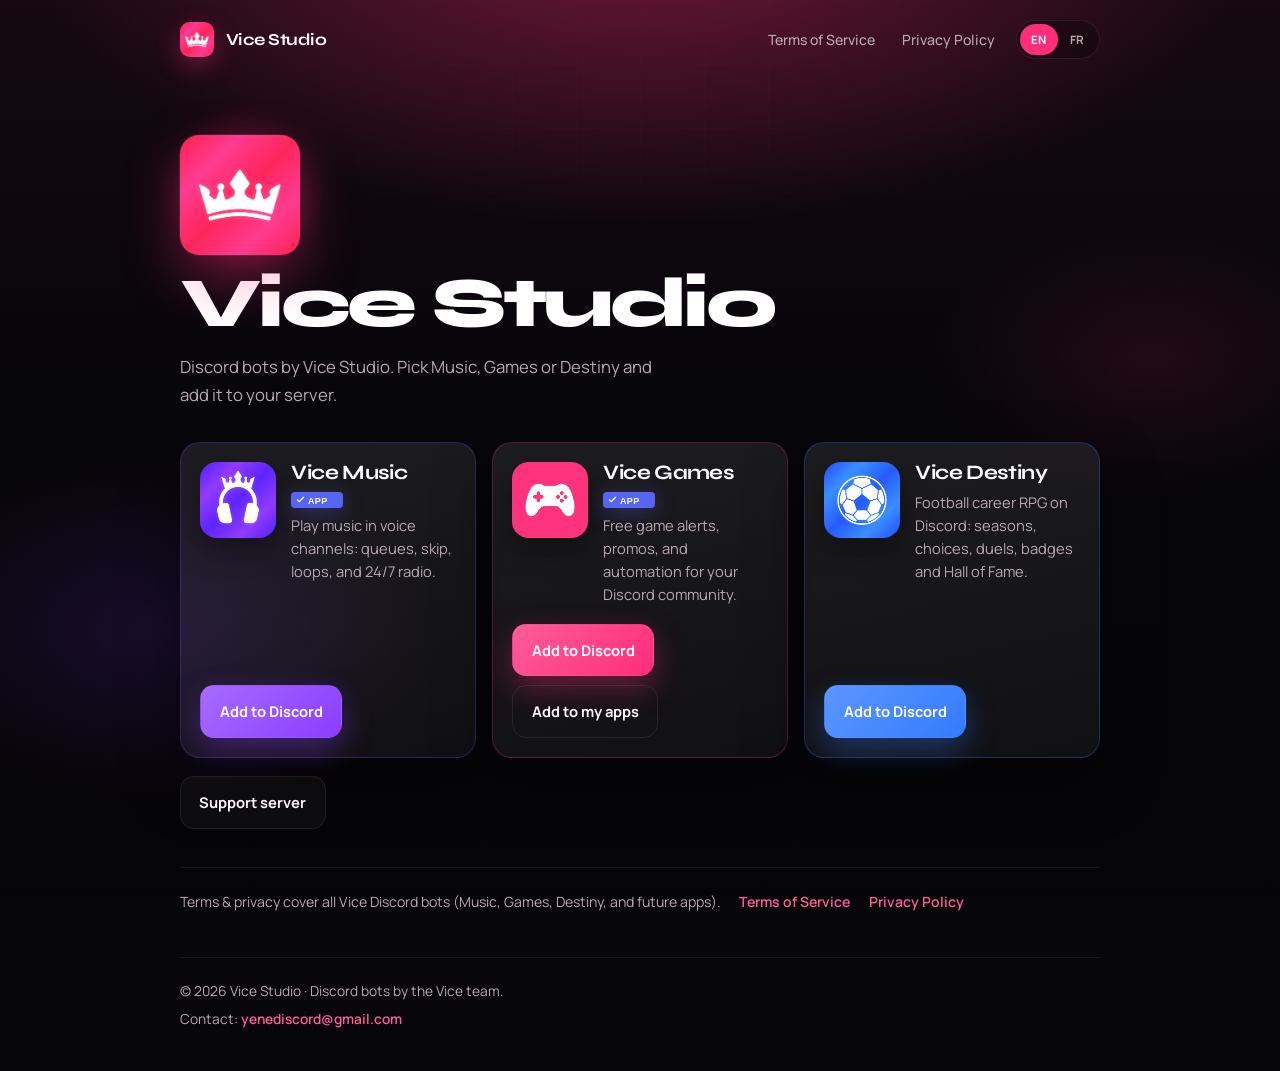
==== commit eccd523a: "Add Vice Destiny to the Vice Studio landing page. Co-authored-by: Cursor <cursoragent@cursor.com>" ====
--- a/index.html
+++ b/index.html
@@ -6,7 +6,7 @@
     <title>Vice Studio · Discord bots</title>
     <meta
       name="description"
-      content="Add Vice Music or Vice Games to your Discord server. Bots by Vice Studio."
+      content="Add Vice Music, Vice Games or Vice Destiny to your Discord server. Bots by Vice Studio."
     />
     <link rel="canonical" href="https://legal.shvkt.xyz/" />
     <link rel="icon" href="assets/logo-studio.png" type="image/png" />
@@ -14,7 +14,7 @@
     <meta property="og:title" content="Vice Studio · Discord bots" />
     <meta
       property="og:description"
-      content="Choose Vice Music or Vice Games and add them to your Discord server."
+      content="Choose Vice Music, Vice Games or Vice Destiny and add them to your Discord server."
     />
     <meta property="og:image" content="https://legal.shvkt.xyz/assets/logo-studio.png" />
     <meta name="theme-color" content="#FF2D7A" />
@@ -54,7 +54,7 @@
           />
           <h1>Vice Studio</h1>
           <p class="lede" data-i18n="home.lede">
-            Discord bots by Vice Studio. Pick Music or Games and add it to your server.
+            Discord bots by Vice Studio. Pick Music, Games or Destiny and add it to your server.
           </p>
         </section>
 
@@ -160,17 +160,45 @@
               >
             </div>
           </article>
+
+          <article class="bot-card bot-card--destiny">
+            <div class="bot-card__top">
+              <img
+                class="bot-card__logo"
+                src="assets/logo-destiny.png"
+                width="80"
+                height="80"
+                alt=""
+              />
+              <div class="bot-card__identity">
+                <div class="bot-name">
+                  <h2>Vice Destiny</h2>
+                </div>
+                <p data-i18n="home.destiny.desc">
+                  Football career RPG on Discord: seasons, choices, duels, badges and Hall of Fame.
+                </p>
+              </div>
+            </div>
+            <div class="cta">
+              <a
+                class="btn primary"
+                href="https://discord.com/oauth2/authorize?client_id=1440088698824822977&permissions=412317248576&scope=bot%20applications.commands"
+                data-i18n="home.cta.invite"
+                >Add to Discord</a
+              >
+            </div>
+          </article>
         </section>
 
         <div class="landing-support">
-          <a class="btn soft" href="https://discord.gg/KSRhTD3qX7" data-i18n="home.cta.support"
+          <a class="btn soft" href="https://discord.gg/VxTa2CeCWG" data-i18n="home.cta.support"
             >Support server</a
           >
         </div>
 
         <div class="legal-strip">
           <span data-i18n="home.legal.note"
-            >Terms & privacy cover all Vice Discord bots (Music, Games, and future apps).</span
+            >Terms & privacy cover all Vice Discord bots (Music, Games, Destiny, and future apps).</span
           >
           <a href="terms/" data-i18n="home.cta.terms">Terms of Service</a>
           <a href="privacy/" data-i18n="home.cta.privacy">Privacy Policy</a>
--- a/styles.css
+++ b/styles.css
@@ -9,6 +9,8 @@
   --music-hot: #a66bff;
   --games: #ff2d7a;
   --games-hot: #ff5c9a;
+  --destiny: #337bff;
+  --destiny-hot: #5b96ff;
   --blurple: #5865f2;
   --bg: #07060a;
   --ink: #fff7fb;
@@ -227,7 +229,7 @@
 
 .bot-picker {
   display: grid;
-  grid-template-columns: repeat(2, minmax(0, 1fr));
+  grid-template-columns: repeat(3, minmax(0, 1fr));
   gap: 1rem;
 }
 
@@ -267,6 +269,15 @@
 .bot-card--games:hover {
   border-color: rgba(255, 45, 122, 0.55);
   box-shadow: 0 24px 60px rgba(255, 45, 122, 0.18);
+}
+
+.bot-card--destiny {
+  border-color: rgba(51, 123, 255, 0.28);
+}
+
+.bot-card--destiny:hover {
+  border-color: rgba(51, 123, 255, 0.55);
+  box-shadow: 0 24px 60px rgba(51, 123, 255, 0.18);
 }
 
 .bot-card__top {
@@ -389,6 +400,15 @@
   box-shadow: 0 16px 38px rgba(255, 45, 122, 0.5);
 }
 
+.bot-card--destiny .btn.primary {
+  background: linear-gradient(135deg, var(--destiny-hot), var(--destiny));
+  box-shadow: 0 12px 30px rgba(51, 123, 255, 0.35);
+}
+
+.bot-card--destiny .btn.primary:hover {
+  box-shadow: 0 16px 38px rgba(51, 123, 255, 0.5);
+}
+
 .bot-card--music .btn.ghost:hover {
   border-color: rgba(139, 61, 255, 0.45);
 }
@@ -577,7 +597,7 @@
   }
 }
 
-@media (max-width: 780px) {
+@media (max-width: 900px) {
   .bot-picker {
     grid-template-columns: 1fr;
   }
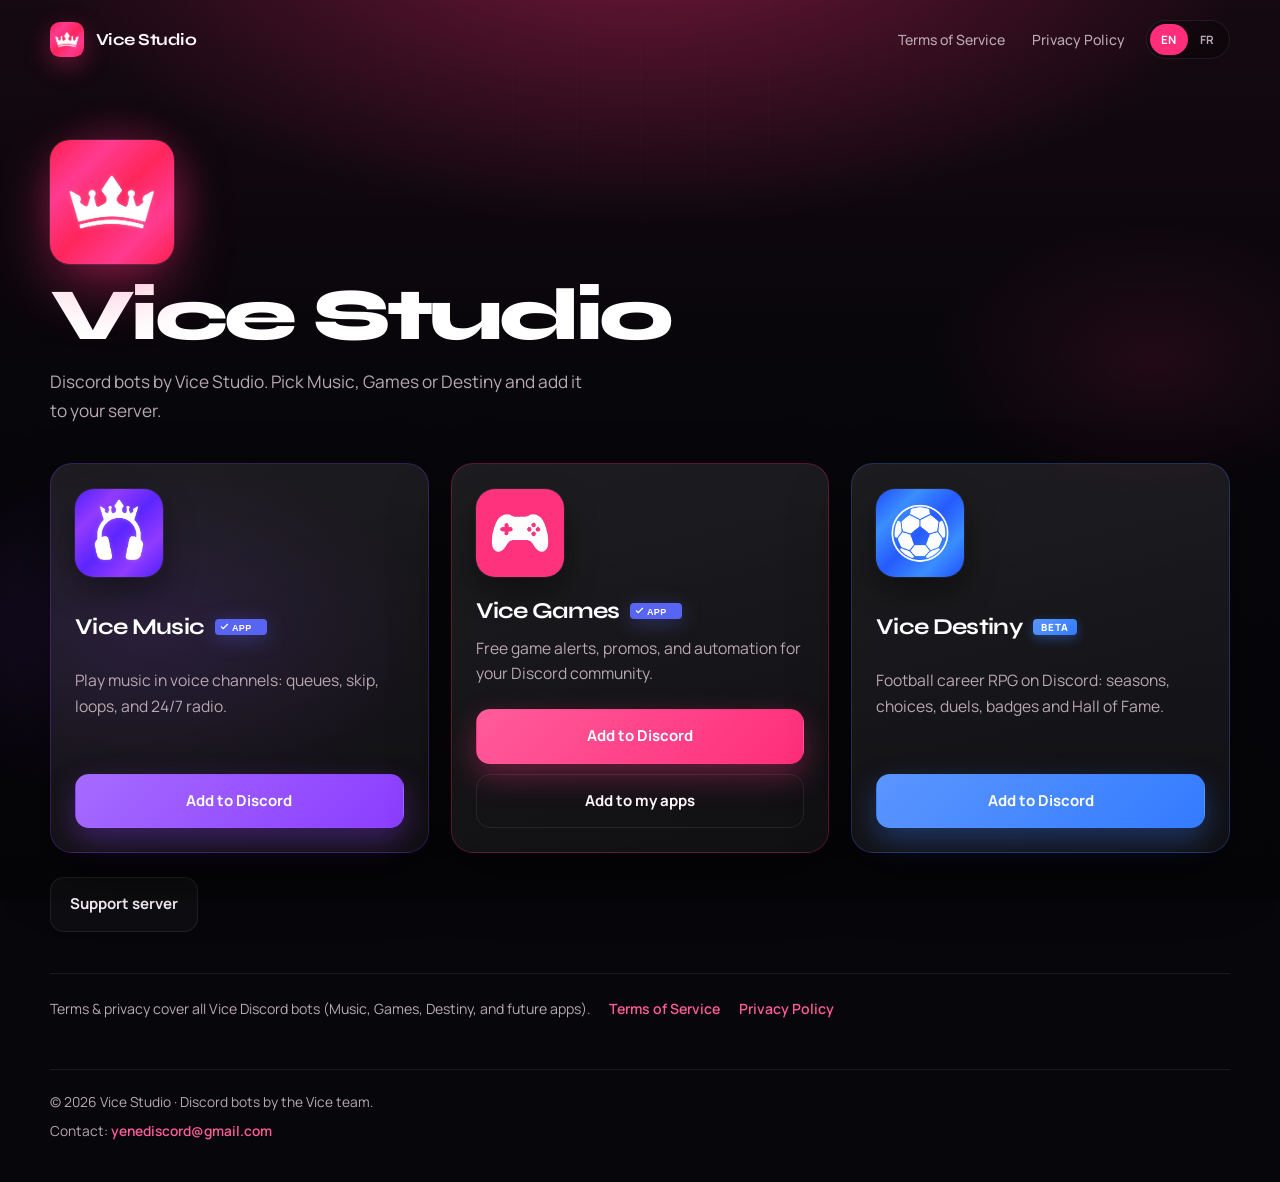
==== commit 0e2959ac: "style: widen landing and refresh bot cards with Destiny BETA Widen the shell to 1180px, give bot car" ====
--- a/index.html
+++ b/index.html
@@ -60,42 +60,40 @@
 
         <section class="bot-picker" aria-label="Bots">
           <article class="bot-card bot-card--music">
-            <div class="bot-card__top">
-              <img
-                class="bot-card__logo"
-                src="assets/logo-music.png"
-                width="80"
-                height="80"
-                alt=""
-              />
-              <div class="bot-card__identity">
-                <div class="bot-name">
-                  <h2>Vice Music</h2>
-                  <span class="verified-badge" title="Verified App" aria-label="Verified App">
-                    <svg viewBox="0 0 52 16" width="52" height="16" aria-hidden="true" focusable="false">
-                      <rect width="52" height="16" rx="4" fill="#5865F2" />
-                      <path
-                        fill="#fff"
-                        d="M8.2 8.7l-1.7-1.7-.9.9 2.6 2.6 5.1-5.1-.9-.9z"
-                      />
-                      <text
-                        x="17"
-                        y="11.5"
-                        fill="#fff"
-                        font-size="9"
-                        font-family="Arial, Helvetica, sans-serif"
-                        font-weight="700"
-                        letter-spacing="0.04em"
-                      >
-                        APP
-                      </text>
-                    </svg>
-                  </span>
-                </div>
-                <p data-i18n="home.music.desc">
-                  Play music in voice channels: queues, skip, loops, and 24/7 radio.
-                </p>
+            <img
+              class="bot-card__logo"
+              src="assets/logo-music.png"
+              width="88"
+              height="88"
+              alt=""
+            />
+            <div class="bot-card__body">
+              <div class="bot-name">
+                <h2>Vice Music</h2>
+                <span class="verified-badge" title="Verified App" aria-label="Verified App">
+                  <svg viewBox="0 0 52 16" width="52" height="16" aria-hidden="true" focusable="false">
+                    <rect width="52" height="16" rx="4" fill="#5865F2" />
+                    <path
+                      fill="#fff"
+                      d="M8.2 8.7l-1.7-1.7-.9.9 2.6 2.6 5.1-5.1-.9-.9z"
+                    />
+                    <text
+                      x="17"
+                      y="11.5"
+                      fill="#fff"
+                      font-size="9"
+                      font-family="Arial, Helvetica, sans-serif"
+                      font-weight="700"
+                      letter-spacing="0.04em"
+                    >
+                      APP
+                    </text>
+                  </svg>
+                </span>
               </div>
+              <p data-i18n="home.music.desc">
+                Play music in voice channels: queues, skip, loops, and 24/7 radio.
+              </p>
             </div>
             <div class="cta">
               <a
@@ -108,42 +106,40 @@
           </article>
 
           <article class="bot-card bot-card--games">
-            <div class="bot-card__top">
-              <img
-                class="bot-card__logo"
-                src="assets/logo-games.png"
-                width="80"
-                height="80"
-                alt=""
-              />
-              <div class="bot-card__identity">
-                <div class="bot-name">
-                  <h2>Vice Games</h2>
-                  <span class="verified-badge" title="Verified App" aria-label="Verified App">
-                    <svg viewBox="0 0 52 16" width="52" height="16" aria-hidden="true" focusable="false">
-                      <rect width="52" height="16" rx="4" fill="#5865F2" />
-                      <path
-                        fill="#fff"
-                        d="M8.2 8.7l-1.7-1.7-.9.9 2.6 2.6 5.1-5.1-.9-.9z"
-                      />
-                      <text
-                        x="17"
-                        y="11.5"
-                        fill="#fff"
-                        font-size="9"
-                        font-family="Arial, Helvetica, sans-serif"
-                        font-weight="700"
-                        letter-spacing="0.04em"
-                      >
-                        APP
-                      </text>
-                    </svg>
-                  </span>
-                </div>
-                <p data-i18n="home.games.desc">
-                  Free game alerts, promos, and automation for your Discord community.
-                </p>
+            <img
+              class="bot-card__logo"
+              src="assets/logo-games.png"
+              width="88"
+              height="88"
+              alt=""
+            />
+            <div class="bot-card__body">
+              <div class="bot-name">
+                <h2>Vice Games</h2>
+                <span class="verified-badge" title="Verified App" aria-label="Verified App">
+                  <svg viewBox="0 0 52 16" width="52" height="16" aria-hidden="true" focusable="false">
+                    <rect width="52" height="16" rx="4" fill="#5865F2" />
+                    <path
+                      fill="#fff"
+                      d="M8.2 8.7l-1.7-1.7-.9.9 2.6 2.6 5.1-5.1-.9-.9z"
+                    />
+                    <text
+                      x="17"
+                      y="11.5"
+                      fill="#fff"
+                      font-size="9"
+                      font-family="Arial, Helvetica, sans-serif"
+                      font-weight="700"
+                      letter-spacing="0.04em"
+                    >
+                      APP
+                    </text>
+                  </svg>
+                </span>
               </div>
+              <p data-i18n="home.games.desc">
+                Free game alerts, promos, and automation for your Discord community.
+              </p>
             </div>
             <div class="cta">
               <a
@@ -162,22 +158,21 @@
           </article>
 
           <article class="bot-card bot-card--destiny">
-            <div class="bot-card__top">
-              <img
-                class="bot-card__logo"
-                src="assets/logo-destiny.png"
-                width="80"
-                height="80"
-                alt=""
-              />
-              <div class="bot-card__identity">
-                <div class="bot-name">
-                  <h2>Vice Destiny</h2>
-                </div>
-                <p data-i18n="home.destiny.desc">
-                  Football career RPG on Discord: seasons, choices, duels, badges and Hall of Fame.
-                </p>
+            <img
+              class="bot-card__logo"
+              src="assets/logo-destiny.png"
+              width="88"
+              height="88"
+              alt=""
+            />
+            <div class="bot-card__body">
+              <div class="bot-name">
+                <h2>Vice Destiny</h2>
+                <span class="status-badge status-badge--beta" title="Beta" aria-label="Beta">BETA</span>
               </div>
+              <p data-i18n="home.destiny.desc">
+                Football career RPG on Discord: seasons, choices, duels, badges and Hall of Fame.
+              </p>
             </div>
             <div class="cta">
               <a
--- a/styles.css
+++ b/styles.css
@@ -67,7 +67,7 @@
 }
 
 .shell {
-  width: min(920px, calc(100% - 2rem));
+  width: min(1180px, calc(100% - 2.5rem));
   margin-inline: auto;
 }
 
@@ -173,7 +173,7 @@
 
 /* Home */
 .landing {
-  padding: clamp(1.5rem, 5vh, 2.75rem) 0 2.75rem;
+  padding: clamp(1.75rem, 5vh, 3.25rem) 0 3rem;
   animation: rise 0.7s ease 0.04s both;
 }
 
@@ -181,16 +181,17 @@
   position: relative;
   display: grid;
   justify-items: start;
-  gap: 0.95rem;
-  padding: 1.5rem 0 2rem;
+  gap: 1rem;
+  padding: 1.75rem 0 2.35rem;
+  max-width: 40rem;
 }
 
 .hero-glow {
   position: absolute;
-  width: 11rem;
-  height: 11rem;
-  left: -1.5rem;
-  top: -0.5rem;
+  width: 12rem;
+  height: 12rem;
+  left: -1.75rem;
+  top: -0.75rem;
   border-radius: 50%;
   background: radial-gradient(circle, rgba(255, 45, 122, 0.35), transparent 68%);
   filter: blur(8px);
@@ -200,9 +201,9 @@
 
 .hero-logo {
   position: relative;
-  width: min(7.5rem, 32vw);
+  width: min(7.75rem, 34vw);
   height: auto;
-  border-radius: 1.2rem;
+  border-radius: 1.25rem;
   box-shadow:
     0 0 0 1px rgba(255, 255, 255, 0.08),
     0 24px 56px rgba(255, 45, 122, 0.38);
@@ -212,7 +213,7 @@
 .hero h1 {
   margin: 0;
   font-family: var(--display);
-  font-size: clamp(2.8rem, 8vw, 4.4rem);
+  font-size: clamp(2.9rem, 7vw, 4.6rem);
   font-weight: 800;
   line-height: 0.96;
   letter-spacing: -0.05em;
@@ -220,84 +221,74 @@
 }
 
 .hero .lede {
-  max-width: 30rem;
+  max-width: 34rem;
   margin: 0;
   color: var(--muted);
-  font-size: 1.05rem;
+  font-size: 1.08rem;
   line-height: 1.7;
 }
 
 .bot-picker {
   display: grid;
   grid-template-columns: repeat(3, minmax(0, 1fr));
-  gap: 1rem;
+  gap: 1.35rem;
 }
 
 .bot-card {
+  --accent: var(--studio);
+  --accent-rgb: 255, 45, 122;
   display: flex;
   flex-direction: column;
-  justify-content: space-between;
-  gap: 1.15rem;
+  gap: 1.35rem;
   min-height: 100%;
-  padding: 1.2rem;
-  border: 1px solid var(--line);
-  border-radius: calc(var(--radius) + 2px);
+  padding: 1.55rem 1.5rem 1.45rem;
+  border: 1px solid rgba(var(--accent-rgb), 0.28);
+  border-radius: calc(var(--radius) + 4px);
   background:
-    linear-gradient(165deg, rgba(255, 255, 255, 0.055), rgba(255, 255, 255, 0.012)),
+    linear-gradient(165deg, rgba(255, 255, 255, 0.06), rgba(255, 255, 255, 0.012)),
     var(--panel);
   box-shadow: var(--shadow);
   transition: transform 0.22s ease, border-color 0.22s ease, box-shadow 0.22s ease;
 }
 
 .bot-card:hover {
-  transform: translateY(-4px);
+  transform: translateY(-5px);
+  border-color: rgba(var(--accent-rgb), 0.55);
+  box-shadow: 0 28px 64px rgba(var(--accent-rgb), 0.18);
 }
 
 .bot-card--music {
-  border-color: rgba(139, 61, 255, 0.28);
-}
-
-.bot-card--music:hover {
-  border-color: rgba(139, 61, 255, 0.55);
-  box-shadow: 0 24px 60px rgba(139, 61, 255, 0.18);
+  --accent: var(--music);
+  --accent-rgb: 139, 61, 255;
+  animation: rise 0.7s ease 0.12s both;
 }
 
 .bot-card--games {
-  border-color: rgba(255, 45, 122, 0.28);
-}
-
-.bot-card--games:hover {
-  border-color: rgba(255, 45, 122, 0.55);
-  box-shadow: 0 24px 60px rgba(255, 45, 122, 0.18);
+  --accent: var(--games);
+  --accent-rgb: 255, 45, 122;
+  animation: rise 0.7s ease 0.2s both;
 }
 
 .bot-card--destiny {
-  border-color: rgba(51, 123, 255, 0.28);
-}
-
-.bot-card--destiny:hover {
-  border-color: rgba(51, 123, 255, 0.55);
-  box-shadow: 0 24px 60px rgba(51, 123, 255, 0.18);
-}
-
-.bot-card__top {
+  --accent: var(--destiny);
+  --accent-rgb: 51, 123, 255;
+  animation: rise 0.7s ease 0.28s both;
+}
+
+.bot-card__logo {
+  width: 5.5rem;
+  height: 5.5rem;
+  border-radius: 1.2rem;
+  object-fit: cover;
+  box-shadow:
+    0 0 0 1px rgba(255, 255, 255, 0.06),
+    0 14px 32px rgba(0, 0, 0, 0.4);
+}
+
+.bot-card__body {
   display: grid;
-  grid-template-columns: auto 1fr;
-  gap: 0.95rem;
-  align-items: start;
-}
-
-.bot-card__logo {
-  width: 4.75rem;
-  height: 4.75rem;
-  border-radius: 1.05rem;
-  object-fit: cover;
-  box-shadow: 0 12px 28px rgba(0, 0, 0, 0.35);
-}
-
-.bot-card__identity {
-  display: grid;
-  gap: 0.4rem;
+  gap: 0.7rem;
+  flex: 1;
   min-width: 0;
 }
 
@@ -305,17 +296,17 @@
   display: flex;
   flex-wrap: wrap;
   align-items: center;
-  gap: 0.45rem 0.55rem;
+  gap: 0.5rem 0.65rem;
 }
 
 .bot-card h2 {
   margin: 0;
   font-family: var(--display);
-  font-size: 1.28rem;
+  font-size: 1.42rem;
   font-weight: 700;
   letter-spacing: -0.03em;
   color: #fff;
-  line-height: 1.1;
+  line-height: 1.15;
 }
 
 .verified-badge {
@@ -330,21 +321,43 @@
   display: block;
 }
 
+.status-badge {
+  display: inline-flex;
+  align-items: center;
+  justify-content: center;
+  flex-shrink: 0;
+  min-height: 1rem;
+  padding: 0.18rem 0.48rem;
+  border-radius: 4px;
+  font-size: 0.62rem;
+  font-weight: 800;
+  letter-spacing: 0.08em;
+  line-height: 1;
+  color: #fff;
+}
+
+.status-badge--beta {
+  background: linear-gradient(135deg, #5b96ff, #337bff);
+  box-shadow: 0 4px 12px rgba(51, 123, 255, 0.4);
+}
+
 .bot-card p {
   margin: 0;
   color: var(--muted);
-  font-size: 0.92rem;
-  line-height: 1.55;
+  font-size: 0.98rem;
+  line-height: 1.65;
 }
 
 .cta {
   display: flex;
-  flex-wrap: wrap;
-  gap: 0.55rem;
+  flex-direction: column;
+  align-items: stretch;
+  gap: 0.6rem;
+  margin-top: auto;
 }
 
 .landing-support {
-  margin-top: 1.15rem;
+  margin-top: 1.5rem;
 }
 
 .btn {
@@ -352,14 +365,14 @@
   align-items: center;
   justify-content: center;
   gap: 0.4rem;
-  padding: 0.82rem 1.15rem;
+  padding: 0.88rem 1.2rem;
   border: 1px solid var(--line);
   border-radius: 14px;
   color: var(--ink);
   text-decoration: none;
   background: rgba(255, 255, 255, 0.04);
   font-weight: 700;
-  font-size: 0.92rem;
+  font-size: 0.94rem;
   transition: transform 0.2s ease, border-color 0.2s ease, background 0.2s ease,
     box-shadow 0.2s ease;
 }
@@ -415,14 +428,18 @@
 
 .bot-card--games .btn.ghost:hover {
   border-color: rgba(255, 45, 122, 0.45);
+}
+
+.bot-card--destiny .btn.ghost:hover {
+  border-color: rgba(51, 123, 255, 0.45);
 }
 
 .legal-strip {
   display: flex;
   flex-wrap: wrap;
   gap: 0.7rem 1.15rem;
-  margin-top: 2.4rem;
-  padding-top: 1.35rem;
+  margin-top: 2.6rem;
+  padding-top: 1.45rem;
   border-top: 1px solid var(--line);
   color: var(--muted);
   font-size: 0.88rem;
@@ -597,13 +614,49 @@
   }
 }
 
-@media (max-width: 900px) {
+@media (max-width: 980px) {
   .bot-picker {
     grid-template-columns: 1fr;
+    gap: 1.1rem;
+  }
+
+  .bot-card {
+    display: grid;
+    grid-template-columns: auto 1fr;
+    grid-template-areas:
+      "logo body"
+      "cta cta";
+    align-items: start;
+    gap: 1rem 1.2rem;
+  }
+
+  .bot-card__logo {
+    grid-area: logo;
+    width: 4.75rem;
+    height: 4.75rem;
+  }
+
+  .bot-card__body {
+    grid-area: body;
+  }
+
+  .cta {
+    grid-area: cta;
+    flex-direction: row;
+    flex-wrap: wrap;
+  }
+
+  .cta .btn {
+    flex: 1 1 auto;
+    min-width: 10rem;
   }
 }
 
 @media (max-width: 680px) {
+  .shell {
+    width: min(1180px, calc(100% - 1.5rem));
+  }
+
   .site-header {
     flex-direction: column;
     align-items: flex-start;
@@ -614,13 +667,12 @@
     justify-content: space-between;
   }
 
-  .bot-card__top {
+  .bot-card {
     grid-template-columns: 1fr;
-  }
-
-  .bot-card__logo {
-    width: 4.25rem;
-    height: 4.25rem;
+    grid-template-areas:
+      "logo"
+      "body"
+      "cta";
   }
 
   nav {
